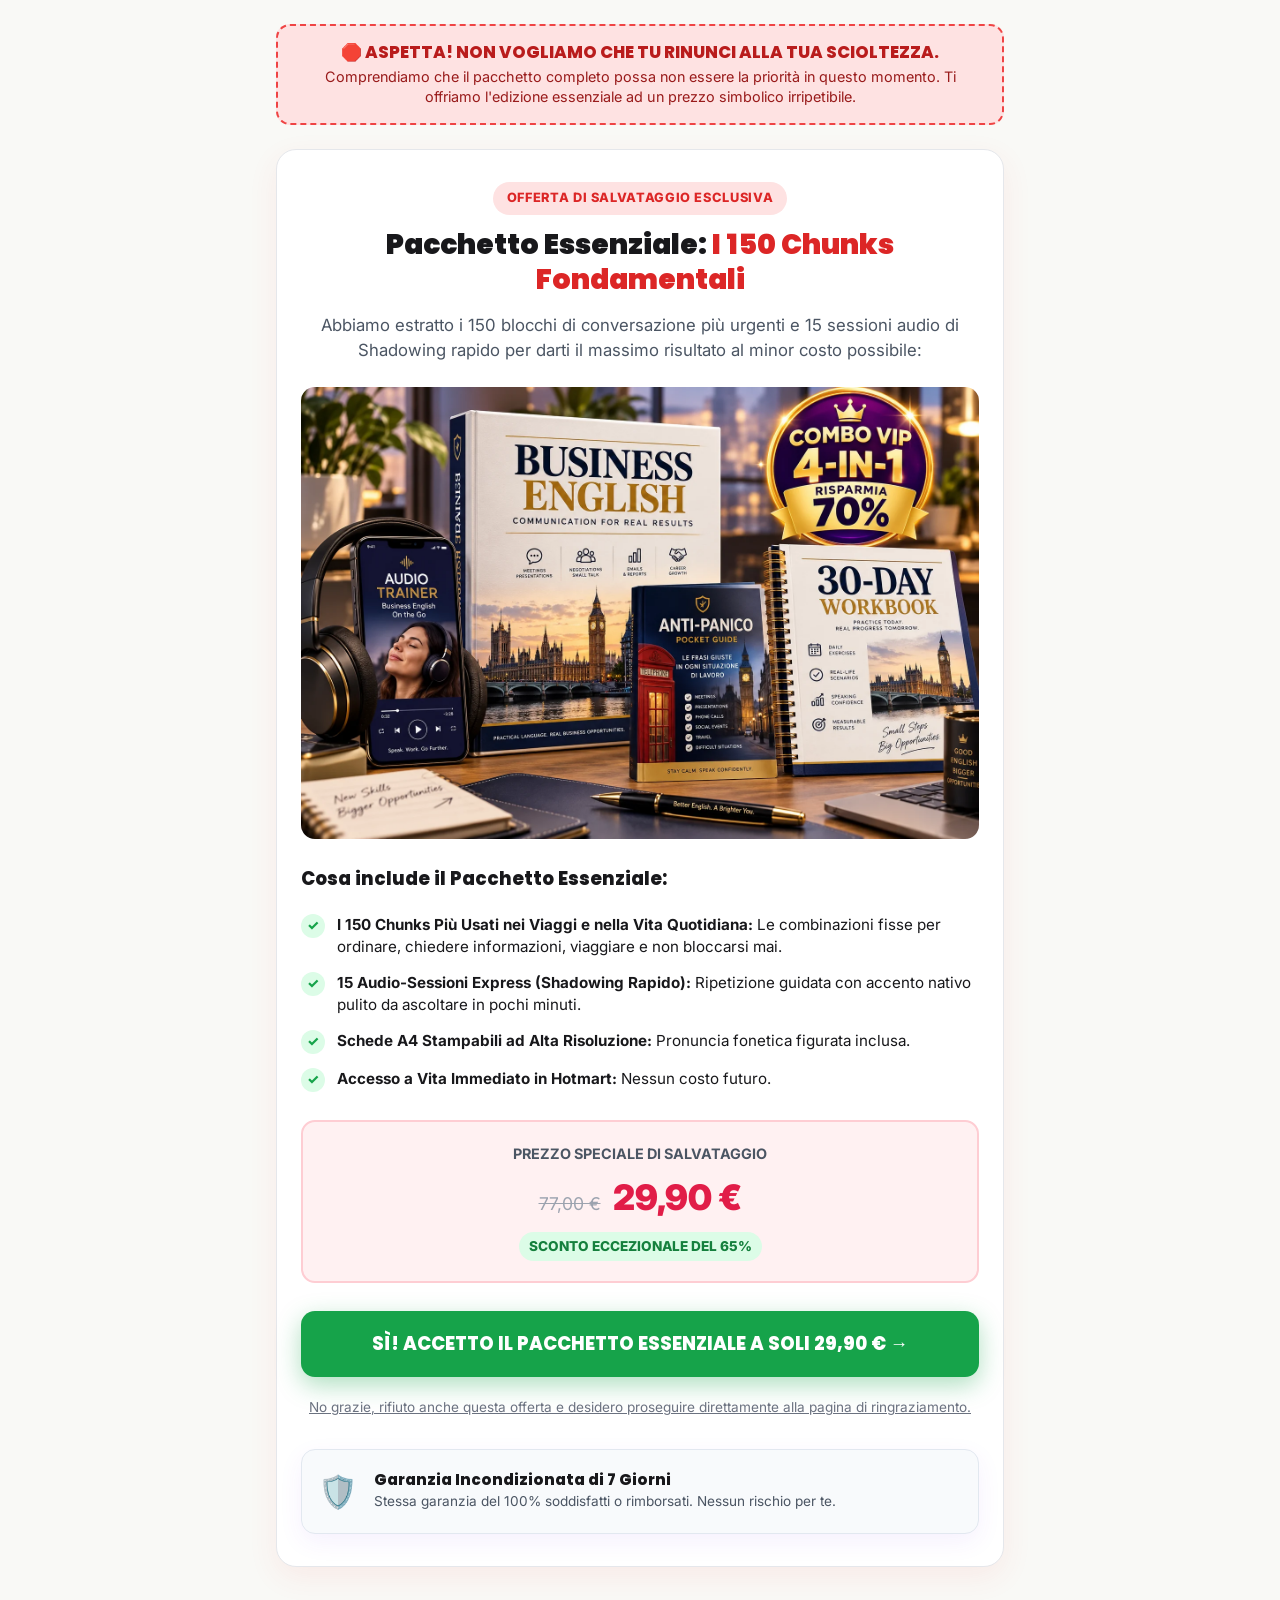
==== dw/index.html @ dafc4ad4 "feat(backend): add canonical OTO pages /up/, /up2/, /dw/ and 3D mockups" ====
<!DOCTYPE html>
<html lang="it">
<head>
  <meta charset="UTF-8">
  <meta name="viewport" content="width=device-width, initial-scale=1.0">
  <title>Offerta Speciale di Salvataggio — Pacchetto Essenziale Chunks | Inglese Visivo PRO</title>
  <link rel="preconnect" href="https://fonts.googleapis.com">
  <link rel="preconnect" href="https://fonts.gstatic.com" crossorigin>
  <link href="https://fonts.googleapis.com/css2?family=Poppins:wght@500;600;700;800;900&family=Inter:wght@400;500;600;700&display=swap" rel="stylesheet">
  <link rel="stylesheet" href="../style.css">
  <style>
    body { background-color: var(--bg-primary); color: var(--text-dark); }
    .oto-wrapper { max-width: 760px; margin: 0 auto; padding: 24px 16px 80px; }
    .status-bar {
      background: #FEE2E2; border: 2px dashed #EF4444; border-radius: var(--radius-md);
      padding: 16px 20px; text-align: center; margin-bottom: 24px;
    }
    .status-bar h3 { color: #B91C1C; font-size: 1.05rem; font-weight: 800; margin-bottom: 4px; }
    .status-bar p { color: #991B1B; font-size: 0.9rem; margin: 0; line-height: 1.4; }
    .oto-card {
      background: var(--bg-card); border-radius: var(--radius-lg); padding: 32px 24px;
      box-shadow: 0 10px 30px rgba(239, 68, 68, 0.08); border: 1px solid var(--border-color);
      margin-bottom: 24px;
    }
    .tag-badge {
      display: inline-block; background: #FEE2E2; color: #DC2626;
      font-weight: 800; font-size: 0.8rem; text-transform: uppercase; letter-spacing: 0.05em;
      padding: 6px 14px; border-radius: var(--radius-full); margin-bottom: 12px;
    }
    .oto-headline {
      font-size: 1.75rem; font-weight: 900; line-height: 1.25; color: var(--text-dark);
      margin-bottom: 16px; text-align: center;
    }
    .oto-headline span { color: #DC2626; }
    .oto-sub {
      font-size: 1.05rem; color: var(--text-muted); line-height: 1.5; margin-bottom: 24px; text-align: center;
    }
    .mockup-container { text-align: center; margin: 24px 0 28px; }
    .mockup-container img { max-width: 100%; height: auto; border-radius: var(--radius-md); }
    .bullets-list { list-style: none; margin: 24px 0; display: flex; flex-direction: column; gap: 14px; }
    .bullets-list li {
      display: flex; align-items: flex-start; gap: 12px; font-size: 0.95rem; color: var(--text-dark); line-height: 1.45;
    }
    .bullet-icon {
      flex-shrink: 0; width: 24px; height: 24px; border-radius: 50%; background: #DCFCE7;
      color: #16A34A; display: flex; align-items: center; justify-content: center; font-weight: 800; font-size: 0.85rem;
    }
    .pricing-box {
      background: #FFF1F2; border: 2px solid #FECDD3;
      border-radius: var(--radius-md); padding: 20px; text-align: center; margin: 28px 0;
    }
    .price-old { font-size: 1.1rem; color: #9CA3AF; text-decoration: line-through; margin-right: 8px; }
    .price-new { font-size: 2.2rem; font-weight: 900; color: #E11D48; }
    .price-badge {
      display: inline-block; background: #DCFCE7; color: #15803D; font-size: 0.85rem; font-weight: 800;
      padding: 4px 10px; border-radius: var(--radius-full); margin-top: 6px;
    }
    .btn-yes {
      display: block; width: 100%; background: var(--cta-green); color: #fff; font-family: var(--font-title);
      font-size: 1.15rem; font-weight: 800; text-align: center; padding: 18px 24px; border-radius: var(--radius-md);
      text-decoration: none; box-shadow: var(--shadow-cta); transition: var(--transition-smooth); cursor: pointer; border: none;
    }
    .btn-yes:hover { background: var(--cta-green-hover); transform: translateY(-2px); }
    .btn-no {
      display: block; text-align: center; color: var(--text-light); font-size: 0.85rem; margin-top: 14px;
      text-decoration: underline; background: none; border: none; cursor: pointer; padding: 6px; width: 100%;
    }
    .btn-no:hover { color: #DC2626; }
    .guarantee-box {
      display: flex; align-items: center; gap: 16px; background: #F8FAFC; border: 1px solid #E2E8F0;
      border-radius: var(--radius-md); padding: 16px; margin-top: 24px;
    }
    .guarantee-badge { font-size: 2rem; flex-shrink: 0; }
    .guarantee-text h5 { font-size: 0.95rem; font-weight: 800; color: var(--text-dark); margin-bottom: 2px; }
    .guarantee-text p { font-size: 0.85rem; color: var(--text-muted); margin: 0; }
  </style>
</head>
<body>

<div class="oto-wrapper">
  <!-- BLOQUE 1: BARRA DE ESTADO & CONFIRMACIÓN -->
  <div class="status-bar">
    <h3>🛑 ASPETTA! NON VOGLIAMO CHE TU RINUNCI ALLA TUA SCIOLTEZZA.</h3>
    <p>Comprendiamo che il pacchetto completo possa non essere la priorità in questo momento. Ti offriamo l'edizione essenziale ad un prezzo simbolico irripetibile.</p>
  </div>

  <div class="oto-card">
    <div style="text-align: center;">
      <span class="tag-badge">OFFERTA DI SALVATAGGIO ESCLUSIVA</span>
    </div>

    <!-- BLOQUE 2 & 3: L'OPPORTUNITÀ ESSENZIALE -->
    <h1 class="oto-headline">Pacchetto Essenziale: <span>I 150 Chunks Fondamentali</span></h1>
    <p class="oto-sub">Abbiamo estratto i 150 blocchi di conversazione più urgenti e 15 sessioni audio di Shadowing rapido per darti il massimo risultato al minor costo possibile:</p>

    <!-- BLOQUE 4: MOCKUP 3D HERO -->
    <div class="mockup-container">
      <picture>
        <source srcset="../img/mockup-downsell.webp" type="image/webp">
        <img src="../img/mockup-downsell.png" alt="Pacchetto Essenziale Chunks di Salvataggio" width="700" height="460" loading="eager">
      </picture>
    </div>

    <!-- BLOQUE 5: DESGLOSE DE CONTENIDO -->
    <h3 style="font-size: 1.15rem; font-weight: 800; color: var(--text-dark); margin-bottom: 8px;">Cosa include il Pacchetto Essenziale:</h3>
    <ul class="bullets-list">
      <li>
        <span class="bullet-icon">✓</span>
        <div><strong>I 150 Chunks Più Usati nei Viaggi e nella Vita Quotidiana:</strong> Le combinazioni fisse per ordinare, chiedere informazioni, viaggiare e non bloccarsi mai.</div>
      </li>
      <li>
        <span class="bullet-icon">✓</span>
        <div><strong>15 Audio-Sessioni Express (Shadowing Rapido):</strong> Ripetizione guidata con accento nativo pulito da ascoltare in pochi minuti.</div>
      </li>
      <li>
        <span class="bullet-icon">✓</span>
        <div><strong>Schede A4 Stampabili ad Alta Risoluzione:</strong> Pronuncia fonetica figurata inclusa.</div>
      </li>
      <li>
        <span class="bullet-icon">✓</span>
        <div><strong>Accesso a Vita Immediato in Hotmart:</strong> Nessun costo futuro.</div>
      </li>
    </ul>

    <!-- BLOQUE 6: LA OCASIÓN ÚNICA Y ANCLA DE PRECIO -->
    <div class="pricing-box">
      <div style="font-size: 0.9rem; font-weight: 700; color: var(--text-muted); text-transform: uppercase; margin-bottom: 4px;">PREZZO SPECIALE DI SALVATAGGIO</div>
      <div>
        <span class="price-old">77,00 €</span>
        <span class="price-new">29,90 €</span>
      </div>
      <div class="price-badge">SCONTO ECCEZIONALE DEL 65%</div>
    </div>

    <!-- BLOQUE 7: BOTONES DE 1-CLIC (WIDGET HOTMART) -->
    <div id="hotmart-downsell-widget">
      <a href="https://pay.hotmart.com" class="btn-yes" id="btn-downsell-yes">
        SÌ! ACCETTO IL PACCHETTO ESSENZIALE A SOLI 29,90 € →
      </a>
      <a href="../grazie/" class="btn-no" id="btn-downsell-no">
        No grazie, rifiuto anche questa offerta e desidero proseguire direttamente alla pagina di ringraziamento.
      </a>
    </div>

    <!-- BLOQUE 8: GARANTÍA 7 DÍAS -->
    <div class="guarantee-box">
      <div class="guarantee-badge">🛡️</div>
      <div class="guarantee-text">
        <h5>Garanzia Incondizionata di 7 Giorni</h5>
        <p>Stessa garanzia del 100% soddisfatti o rimborsati. Nessun rischio per te.</p>
      </div>
    </div>
  </div>
</div>

</body>
</html>
---- style.css ----
@import url('https://fonts.googleapis.com/css2?family=Poppins:wght@400;500;600;700;800;900&family=Inter:wght@400;500;600;700;800&display=swap');

/* ==========================================================================
   CSS VARIABLES & DESIGN SYSTEM (INGLESE VISIVO PRO - BRANDBOOK MORADO)
   ========================================================================== */
:root {
  --font-title: 'Poppins', -apple-system, BlinkMacSystemFont, sans-serif;
  --font-body: 'Inter', -apple-system, BlinkMacSystemFont, sans-serif;

  /* Brand Colors */
  --brand-purple: #7C3AED;
  --brand-purple-dark: #6D28D9;
  --brand-purple-light: #8B5CF6;
  --brand-purple-soft: #EDE9FE;
  --brand-purple-bg: #F5F3FF;

  --bg-primary: #F9F9F6;      /* Off-white cálido */
  --bg-card: #FFFFFF;         /* Contenedores blancos puros */
  --bg-alt: #F3F4F6;          /* Gris muy suave */
  --bg-dark: #0F172A;         /* Slate muy oscuro para contraste técnico */

  --text-dark: #18181B;       /* Carbón oscuro profundo */
  --text-muted: #4B5563;      /* Gris lectura */
  --text-light: #6B7280;      /* Gris sutil */
  --text-white: #FFFFFF;

  --border-color: #E5E7EB;
  --border-purple: rgba(124, 58, 237, 0.2);

  /* Conversion Green */
  --cta-green: #16A34A;
  --cta-green-hover: #15803D;
  --cta-green-shadow: rgba(22, 163, 74, 0.38);

  /* Accents */
  --star-gold: #F59E0B;
  --badge-red: #EF4444;

  /* Shadows */
  --shadow-sm: 0 1px 3px rgba(0, 0, 0, 0.05);
  --shadow-card: 0 8px 24px rgba(124, 58, 237, 0.07);
  --shadow-card-hover: 0 14px 34px rgba(124, 58, 237, 0.12);
  --shadow-cta: 0 8px 25px rgba(22, 163, 74, 0.35);

  /* Radii */
  --radius-sm: 8px;
  --radius-md: 14px;
  --radius-lg: 20px;
  --radius-full: 9999px;

  /* Transitions */
  --transition-smooth: all 0.25s cubic-bezier(0.16, 1, 0.3, 1);
}

/* ==========================================================================
   RESETS & GLOBAL DEFAULTS
   ========================================================================== */
*, *::before, *::after {
  box-sizing: border-box;
  margin: 0;
  padding: 0;
}

html {
  scroll-behavior: smooth;
  font-size: 16px;
  -webkit-font-smoothing: antialiased;
  -moz-osx-font-smoothing: grayscale;
}

body {
  font-family: var(--font-body);
  background-color: var(--bg-primary);
  color: var(--text-dark);
  line-height: 1.6;
  overflow-x: hidden;
}

h1, h2, h3, h4, h5 {
  font-family: var(--font-title);
  color: var(--text-dark);
  line-height: 1.25;
  font-weight: 700;
}

p {
  color: var(--text-muted);
}

a {
  text-decoration: none;
  color: inherit;
}

img {
  max-width: 100%;
  height: auto;
  display: block;
}

/* Layout Container */
.container {
  width: 100%;
  max-width: 1120px;
  margin: 0 auto;
  padding: 0 20px;
}

@media (max-width: 480px) {
  .container {
    padding: 0 16px;
  }
}

.section {
  padding: 80px 0;
  position: relative;
}

@media (max-width: 768px) {
  .section {
    padding: 55px 0;
  }
}

/* Headings Helpers */
.section-header {
  text-align: center;
  max-width: 780px;
  margin: 0 auto 48px;
}

.section-eyebrow {
  display: inline-flex;
  align-items: center;
  gap: 6px;
  background: var(--brand-purple-soft);
  color: var(--brand-purple);
  font-size: 0.82rem;
  font-weight: 800;
  letter-spacing: 0.05em;
  text-transform: uppercase;
  padding: 6px 14px;
  border-radius: var(--radius-full);
  margin-bottom: 14px;
  border: 1px solid var(--border-purple);
}

.section-title {
  font-size: clamp(1.75rem, 4vw, 2.5rem);
  font-weight: 800;
  color: var(--text-dark);
  margin-bottom: 14px;
  letter-spacing: -0.02em;
}

.section-subtitle {
  font-size: clamp(1rem, 2vw, 1.15rem);
  color: var(--text-muted);
  line-height: 1.55;
}

.hl-purple {
  color: var(--brand-purple);
  position: relative;
}

.hl-highlight {
  background: linear-gradient(120deg, rgba(237, 233, 254, 0.8) 0%, rgba(237, 233, 254, 0.3) 100%);
  padding: 2px 6px;
  border-radius: 4px;
}

/* ==========================================================================
   BUTTONS & CTAs
   ========================================================================== */
.btn-cta {
  display: inline-flex;
  align-items: center;
  justify-content: center;
  gap: 10px;
  background: linear-gradient(180deg, #16A34A 0%, #15803D 100%);
  color: #FFFFFF;
  font-family: var(--font-title);
  font-size: clamp(1rem, 2.2vw, 1.15rem);
  font-weight: 800;
  text-transform: uppercase;
  letter-spacing: 0.02em;
  padding: 18px 36px;
  border-radius: var(--radius-md);
  border: 1px solid #166534;
  box-shadow: var(--shadow-cta);
  cursor: pointer;
  transition: var(--transition-smooth);
  text-align: center;
  width: 100%;
  max-width: 480px;
  position: relative;
  overflow: hidden;
}

.btn-cta::after {
  content: '';
  position: absolute;
  top: -50%;
  left: -50%;
  width: 200%;
  height: 200%;
  background: linear-gradient(60deg, transparent, rgba(255, 255, 255, 0.22), transparent);
  transform: rotate(30deg);
  animation: shimmer 4s infinite;
}

@keyframes shimmer {
  0% { transform: translateX(-100%) rotate(30deg); }
  30%, 100% { transform: translateX(100%) rotate(30deg); }
}

.btn-cta:hover {
  transform: translateY(-2px);
  background: linear-gradient(180deg, #15803D 0%, #166534 100%);
  box-shadow: 0 12px 30px rgba(22, 163, 74, 0.45);
}

.btn-cta:active {
  transform: translateY(1px);
}

.cta-microcopy {
  display: flex;
  align-items: center;
  justify-content: center;
  gap: 12px;
  flex-wrap: wrap;
  font-size: 0.85rem;
  color: var(--text-light);
  margin-top: 12px;
  font-weight: 500;
}

.cta-microcopy span {
  display: inline-flex;
  align-items: center;
  gap: 4px;
}

/* ==========================================================================
   1. MARQUEE CONTINUO SUPERIOR
   ========================================================================== */
.top-marquee {
  background: linear-gradient(90deg, #6D28D9 0%, #7C3AED 50%, #8B5CF6 100%);
  color: #FFFFFF;
  font-size: 0.82rem;
  font-weight: 700;
  letter-spacing: 0.03em;
  padding: 10px 0;
  overflow: hidden;
  white-space: nowrap;
  position: relative;
  z-index: 50;
  box-shadow: 0 2px 8px rgba(109, 40, 217, 0.25);
}

.marquee-track {
  display: inline-flex;
  animation: marquee-scroll 32s linear infinite;
}

.marquee-track:hover {
  animation-play-state: paused;
}

.marquee-item {
  display: inline-flex;
  align-items: center;
  padding: 0 32px;
}

.marquee-item .icon {
  margin-right: 8px;
  font-size: 1rem;
}

@keyframes marquee-scroll {
  0% { transform: translateX(0); }
  100% { transform: translateX(-50%); }
}

/* ==========================================================================
   2. HERO SECTION BLINDADO (SIN PRECIO)
   ========================================================================== */
.hero-section {
  padding: 48px 0 60px;
  text-align: center;
  background: radial-gradient(circle at 50% 20%, rgba(237, 233, 254, 0.5) 0%, rgba(249, 249, 246, 0) 70%);
}

.hero-social-proof-badge {
  display: inline-flex;
  align-items: center;
  gap: 10px;
  background: #FFFFFF;
  border: 1px solid var(--border-color);
  padding: 6px 16px;
  border-radius: var(--radius-full);
  box-shadow: var(--shadow-sm);
  margin-bottom: 20px;
}

.hero-social-proof-badge .stars {
  color: var(--star-gold);
  font-size: 0.95rem;
  letter-spacing: 2px;
}

.hero-social-proof-badge .rating-num {
  font-weight: 800;
  color: var(--text-dark);
  font-size: 0.88rem;
}

.hero-social-proof-badge .divider {
  width: 1px;
  height: 14px;
  background: var(--border-color);
}

.hero-social-proof-badge .students-count {
  color: var(--text-muted);
  font-size: 0.85rem;
  font-weight: 600;
}

.hero-title {
  font-size: clamp(1.9rem, 4.5vw, 3rem);
  font-weight: 900;
  letter-spacing: -0.03em;
  color: var(--text-dark);
  max-width: 960px;
  margin: 0 auto 18px;
  line-height: 1.2;
}

.hero-subtitle {
  font-size: clamp(1.05rem, 2.2vw, 1.25rem);
  color: var(--text-muted);
  max-width: 820px;
  margin: 0 auto 34px;
  line-height: 1.55;
  font-weight: 400;
}

.hero-mockup-container {
  max-width: 900px;
  margin: 0 auto 36px;
  position: relative;
  border-radius: var(--radius-lg);
  box-shadow: 0 20px 50px rgba(124, 58, 237, 0.12), 0 4px 16px rgba(0, 0, 0, 0.05);
  background: #FFFFFF;
  padding: 12px;
  border: 1px solid rgba(124, 58, 237, 0.15);
}

.hero-mockup-img {
  width: 100%;
  height: auto;
  border-radius: var(--radius-md);
  display: block;
}

.hero-cta-wrapper {
  display: flex;
  flex-direction: column;
  align-items: center;
  gap: 12px;
  margin-bottom: 24px;
}

.hero-avatar-stack {
  display: flex;
  align-items: center;
  justify-content: center;
  gap: 12px;
  margin-top: 16px;
}

.avatar-group {
  display: flex;
}

.avatar-group img {
  width: 38px;
  height: 38px;
  border-radius: 50%;
  border: 2px solid #FFFFFF;
  margin-left: -10px;
  object-fit: cover;
  box-shadow: var(--shadow-sm);
}

.avatar-group img:first-child {
  margin-left: 0;
}

.avatar-group-text {
  font-size: 0.85rem;
  font-weight: 700;
  color: var(--text-dark);
}

/* ==========================================================================
   3. BARRA DE CONFIANZA Y SELLOS OFICIALES
   ========================================================================== */
.trust-bar-section {
  background: #FFFFFF;
  border-top: 1px solid var(--border-color);
  border-bottom: 1px solid var(--border-color);
  padding: 24px 0;
}

.trust-grid {
  display: flex;
  align-items: center;
  justify-content: space-around;
  flex-wrap: wrap;
  gap: 24px;
}

.trust-item {
  display: flex;
  align-items: center;
  gap: 10px;
  font-size: 0.9rem;
  font-weight: 700;
  color: var(--text-dark);
}

.trust-item-icon {
  width: 32px;
  height: 32px;
  border-radius: 50%;
  background: var(--brand-purple-soft);
  color: var(--brand-purple);
  display: flex;
  align-items: center;
  justify-content: center;
  font-size: 1.1rem;
}

@media (max-width: 640px) {
  .trust-grid {
    display: grid;
    grid-template-columns: repeat(2, 1fr);
    gap: 16px;
  }
}

/* ==========================================================================
   4. ZONA SUPERIOR: CARRUSEL VISUAL DE AVATARES EN ACCIÓN
   ========================================================================== */
.action-gallery-section {
  background: var(--bg-primary);
  padding: 70px 0;
}

.gallery-grid {
  display: grid;
  grid-template-columns: repeat(3, 1fr);
  gap: 24px;
}

@media (max-width: 768px) {
  .gallery-grid {
    grid-template-columns: 1fr;
    gap: 20px;
  }
}

.action-card {
  background: #FFFFFF;
  border-radius: var(--radius-md);
  overflow: hidden;
  border: 1px solid var(--border-color);
  box-shadow: var(--shadow-card);
  transition: var(--transition-smooth);
}

.action-card:hover {
  transform: translateY(-4px);
  box-shadow: var(--shadow-card-hover);
}

.action-card-img {
  width: 100%;
  height: auto;
  aspect-ratio: 1 / 1;
  object-fit: cover;
  border-bottom: 1px solid var(--border-color);
  display: block;
}

.action-card-body {
  padding: 20px;
}

.action-card-tag {
  display: inline-block;
  font-size: 0.75rem;
  font-weight: 800;
  color: var(--brand-purple);
  background: var(--brand-purple-soft);
  padding: 4px 10px;
  border-radius: var(--radius-full);
  margin-bottom: 10px;
  text-transform: uppercase;
}

.action-card-title {
  font-size: 1.05rem;
  font-weight: 700;
  color: var(--text-dark);
  margin-bottom: 6px;
}

.action-card-desc {
  font-size: 0.88rem;
  color: var(--text-muted);
  line-height: 1.5;
}

/* ==========================================================================
   5. EL TRAUMA NACIONAL ITALIANO (IL GRANDE PROBLEMA)
   ========================================================================== */
.problem-section {
  background: #FFFFFF;
  border-top: 1px solid var(--border-color);
  border-bottom: 1px solid var(--border-color);
}

.problem-grid {
  display: grid;
  grid-template-columns: repeat(3, 1fr);
  gap: 24px;
  margin-top: 36px;
}

@media (max-width: 768px) {
  .problem-grid {
    grid-template-columns: 1fr;
  }
}

.problem-card {
  background: #FFF5F5;
  border: 1px solid #FED7D7;
  border-radius: var(--radius-md);
  padding: 28px 24px;
  text-align: left;
  position: relative;
}

.problem-icon {
  font-size: 2.2rem;
  margin-bottom: 14px;
}

.problem-card h3 {
  font-size: 1.2rem;
  color: #9B2C2C;
  margin-bottom: 10px;
}

.problem-card p {
  color: #4A5568;
  font-size: 0.92rem;
  line-height: 1.55;
}

/* ==========================================================================
   6. MECANISMO ÚNICO: IL METODO NEURO-VISIVO ZERO BLOCCO
   ========================================================================== */
.mechanism-section {
  background: linear-gradient(180deg, #FFFFFF 0%, var(--bg-primary) 100%);
}

.mechanism-pillars-grid {
  display: grid;
  grid-template-columns: repeat(3, 1fr);
  gap: 24px;
  margin-top: 40px;
}

@media (max-width: 768px) {
  .mechanism-pillars-grid {
    grid-template-columns: 1fr;
  }
}

.pillar-card {
  background: #FFFFFF;
  border: 1px solid var(--border-color);
  border-radius: var(--radius-md);
  padding: 30px 24px;
  box-shadow: var(--shadow-card);
  border-top: 4px solid var(--brand-purple);
  transition: var(--transition-smooth);
}

.pillar-card:hover {
  transform: translateY(-4px);
  box-shadow: var(--shadow-card-hover);
}

.pillar-num {
  font-family: var(--font-title);
  font-size: 2.5rem;
  font-weight: 900;
  color: var(--brand-purple-soft);
  line-height: 1;
  margin-bottom: 12px;
}

.pillar-card h3 {
  font-size: 1.2rem;
  color: var(--text-dark);
  margin-bottom: 10px;
}

.pillar-card p {
  font-size: 0.92rem;
  color: var(--text-muted);
}

/* ==========================================================================
   7. SELECTOR INTERACTIVO DE NIVELES (A1-A2, B1-B2, BUSINESS)
   ========================================================================== */
.levels-section {
  background: #FFFFFF;
  border-top: 1px solid var(--border-color);
  border-bottom: 1px solid var(--border-color);
}

.levels-tabs-wrapper {
  display: flex;
  justify-content: center;
  gap: 12px;
  margin-bottom: 32px;
  flex-wrap: wrap;
}

.level-tab-btn {
  font-family: var(--font-title);
  font-size: 0.95rem;
  font-weight: 700;
  padding: 12px 24px;
  border-radius: var(--radius-full);
  background: var(--bg-alt);
  color: var(--text-muted);
  border: 1px solid var(--border-color);
  cursor: pointer;
  transition: var(--transition-smooth);
}

.level-tab-btn.active, .level-tab-btn:hover {
  background: var(--brand-purple);
  color: #FFFFFF;
  border-color: var(--brand-purple);
  box-shadow: 0 4px 14px rgba(124, 58, 237, 0.3);
}

.level-content-box {
  background: var(--bg-primary);
  border: 1px solid var(--border-purple);
  border-radius: var(--radius-lg);
  padding: 36px 30px;
  display: none;
  animation: fadeIn 0.3s ease;
}

.level-content-box.active {
  display: block;
}

@keyframes fadeIn {
  from { opacity: 0; transform: translateY(6px); }
  to { opacity: 1; transform: translateY(0); }
}

.level-grid {
  display: grid;
  grid-template-columns: 1.2fr 1fr;
  gap: 32px;
  align-items: center;
}

@media (max-width: 768px) {
  .level-grid {
    grid-template-columns: 1fr;
    gap: 24px;
  }
}

.level-bullets {
  list-style: none;
  display: flex;
  flex-direction: column;
  gap: 14px;
  margin-top: 18px;
}

.level-bullets li {
  display: flex;
  align-items: flex-start;
  gap: 12px;
  font-size: 0.95rem;
  color: var(--text-dark);
}

.level-bullets li .bullet-icon {
  color: var(--cta-green);
  font-weight: 900;
  font-size: 1.1rem;
  line-height: 1.2;
}

/* ==========================================================================
   8. CARRUSEL CONTINUO "GUARDA COME SONO FATTE DENTRO"
   ========================================================================== */
.showcase-section {
  background: var(--bg-dark);
  color: #FFFFFF;
  overflow: hidden;
  padding: 80px 0;
}

.showcase-section .section-title {
  color: #FFFFFF;
}

.showcase-section .section-subtitle {
  color: #94A3B8;
}

.carousel-container {
  width: 100%;
  overflow: hidden;
  margin: 40px 0 30px;
  position: relative;
}

.carousel-container::before, .carousel-container::after {
  content: '';
  position: absolute;
  top: 0;
  width: 100px;
  height: 100%;
  z-index: 10;
  pointer-events: none;
}

.carousel-container::before {
  left: 0;
  background: linear-gradient(90deg, var(--bg-dark) 0%, transparent 100%);
}

.carousel-container::after {
  right: 0;
  background: linear-gradient(-90deg, var(--bg-dark) 0%, transparent 100%);
}

.carousel-track-continuous {
  display: flex;
  gap: 20px;
  width: max-content;
  animation: continuous-scroll 35s linear infinite;
}

.carousel-track-continuous:hover {
  animation-play-state: paused;
}

@keyframes continuous-scroll {
  0% { transform: translateX(0); }
  100% { transform: translateX(-50%); }
}

.sheet-slide-card {
  width: 360px;
  background: #FFFFFF;
  border-radius: var(--radius-md);
  padding: 14px;
  box-shadow: 0 10px 30px rgba(0, 0, 0, 0.35);
  cursor: pointer;
  transition: transform 0.25s ease;
  flex-shrink: 0;
}

.sheet-slide-card:hover {
  transform: translateY(-4px) scale(1.02);
}

.sheet-slide-img {
  width: 100%;
  height: auto;
  aspect-ratio: 1536 / 1024;
  object-fit: contain;
  display: block;
  border-radius: var(--radius-sm);
  border: 1px solid #E2E8F0;
  background: #FAF9F6;
}

.sheet-slide-title {
  font-size: 0.88rem;
  font-weight: 700;
  color: var(--text-dark);
  margin-top: 10px;
  text-align: center;
}

/* ==========================================================================
   9. LOS 5 MÓDULOS DEL KIT
   ========================================================================== */
.modules-section {
  background: var(--bg-primary);
}

.modules-list {
  display: flex;
  flex-direction: column;
  gap: 20px;
  max-width: 900px;
  margin: 0 auto;
}

.module-card {
  background: #FFFFFF;
  border: 1px solid var(--border-color);
  border-radius: var(--radius-md);
  padding: 24px 28px;
  box-shadow: var(--shadow-sm);
  display: grid;
  grid-template-columns: 80px 1fr auto;
  align-items: center;
  gap: 24px;
  transition: var(--transition-smooth);
}

.module-card:hover {
  border-color: var(--brand-purple);
  box-shadow: var(--shadow-card);
}

@media (max-width: 640px) {
  .module-card {
    grid-template-columns: 1fr;
    text-align: left;
    gap: 16px;
  }
}

.module-badge-box {
  background: var(--brand-purple-soft);
  color: var(--brand-purple);
  border-radius: var(--radius-md);
  height: 70px;
  display: flex;
  flex-direction: column;
  align-items: center;
  justify-content: center;
  font-family: var(--font-title);
  font-weight: 800;
}

.module-badge-box .mod-num {
  font-size: 1.4rem;
  line-height: 1;
}

.module-badge-box .mod-lbl {
  font-size: 0.65rem;
  text-transform: uppercase;
  letter-spacing: 0.05em;
}

.module-info h3 {
  font-size: 1.2rem;
  color: var(--text-dark);
  margin-bottom: 6px;
}

.module-info p {
  font-size: 0.92rem;
  color: var(--text-muted);
}

.module-meta-tag {
  background: var(--bg-alt);
  color: var(--brand-purple-dark);
  font-size: 0.8rem;
  font-weight: 700;
  padding: 6px 14px;
  border-radius: var(--radius-full);
  white-space: nowrap;
}

/* ==========================================================================
   10. A CHI È ADATTO (E A CHI NON È ADATTO)
   ========================================================================== */
.fit-section {
  background: #FFFFFF;
  border-top: 1px solid var(--border-color);
  border-bottom: 1px solid var(--border-color);
}

.fit-grid {
  display: grid;
  grid-template-columns: 1fr 1fr;
  gap: 32px;
}

@media (max-width: 768px) {
  .fit-grid {
    grid-template-columns: 1fr;
  }
}

.fit-box {
  border-radius: var(--radius-lg);
  padding: 36px 30px;
}

.fit-box.fit-yes {
  background: #F0FDF4;
  border: 1px solid #BBF7D0;
}

.fit-box.fit-no {
  background: #FEF2F2;
  border: 1px solid #FECACA;
}

.fit-box h3 {
  font-size: 1.3rem;
  margin-bottom: 20px;
  display: flex;
  align-items: center;
  gap: 10px;
}

.fit-box.fit-yes h3 { color: #166534; }
.fit-box.fit-no h3 { color: #991B1B; }

.fit-list {
  list-style: none;
  display: flex;
  flex-direction: column;
  gap: 14px;
}

.fit-list li {
  display: flex;
  align-items: flex-start;
  gap: 12px;
  font-size: 0.95rem;
}

.fit-box.fit-yes li { color: #14532D; }
.fit-box.fit-no li { color: #7F1D1D; }

/* ==========================================================================
   11. I 5 BONUS ESCLUSIVI INCLUSI GRATUITAMENTE
   ========================================================================== */
.bonuses-section {
  background: var(--bg-primary);
}

.bonuses-grid {
  display: grid;
  grid-template-columns: repeat(auto-fit, minmax(320px, 1fr));
  gap: 24px;
}

.bonus-card {
  background: #FFFFFF;
  border-radius: var(--radius-md);
  border: 1px solid var(--border-color);
  padding: 24px 20px;
  box-shadow: var(--shadow-sm);
  position: relative;
  transition: var(--transition-smooth);
  display: flex;
  flex-direction: column;
}

.bonus-image-wrapper {
  width: 100%;
  margin-bottom: 16px;
  border-radius: var(--radius-sm);
  overflow: hidden;
  background: #0b0f19;
  box-shadow: 0 4px 14px rgba(0, 0, 0, 0.12);
}

.bonus-image-wrapper img {
  width: 100%;
  height: auto;
  display: block;
  transition: transform 0.3s ease;
}

.bonus-card:hover .bonus-image-wrapper img {
  transform: scale(1.03);
}

.bonus-card:hover {
  transform: translateY(-3px);
  border-color: var(--brand-purple);
  box-shadow: var(--shadow-card);
}

.bonus-badge {
  display: inline-block;
  background: var(--brand-purple);
  color: #FFFFFF;
  font-size: 0.75rem;
  font-weight: 800;
  text-transform: uppercase;
  letter-spacing: 0.05em;
  padding: 4px 10px;
  border-radius: var(--radius-full);
  margin-bottom: 12px;
}

.bonus-card h3 {
  font-size: 1.15rem;
  margin-bottom: 8px;
}

.bonus-card p {
  font-size: 0.9rem;
  color: var(--text-muted);
  line-height: 1.5;
}

.bonus-value-strike {
  margin-top: 14px;
  font-size: 0.85rem;
  font-weight: 700;
  color: var(--cta-green);
}

.bonus-value-strike s {
  color: var(--text-light);
  margin-right: 6px;
}

/* ==========================================================================
   12. COME SI RICEVE E COME SI USA (3 PASSI)
   ========================================================================== */
.steps-section {
  background: #FFFFFF;
  border-top: 1px solid var(--border-color);
  border-bottom: 1px solid var(--border-color);
}

.steps-grid {
  display: grid;
  grid-template-columns: repeat(3, 1fr);
  gap: 28px;
  margin-top: 36px;
}

@media (max-width: 768px) {
  .steps-grid {
    grid-template-columns: 1fr;
    gap: 24px;
  }
}

.step-card {
  text-align: center;
  padding: 30px 20px;
  border-radius: var(--radius-md);
  background: var(--bg-primary);
  border: 1px solid var(--border-color);
}

.step-num-circle {
  width: 56px;
  height: 56px;
  border-radius: 50%;
  background: var(--brand-purple);
  color: #FFFFFF;
  font-family: var(--font-title);
  font-size: 1.5rem;
  font-weight: 800;
  display: flex;
  align-items: center;
  justify-content: center;
  margin: 0 auto 18px;
  box-shadow: 0 4px 14px rgba(124, 58, 237, 0.3);
}

.step-card h3 {
  font-size: 1.15rem;
  margin-bottom: 10px;
}

.step-card p {
  font-size: 0.9rem;
  color: var(--text-muted);
}

/* ==========================================================================
   13. ZONA INFERIOR 1: WHATSAPP TESTIMONIALS HIPERREALISTAS
   ========================================================================== */
.whatsapp-section {
  background: #EFEAE2; /* Fondo clásico papel WhatsApp */
  background-image: radial-gradient(#D6CEBE 1px, transparent 1px);
  background-size: 20px 20px;
  padding: 80px 0;
}

.whatsapp-phones-container {
  display: flex;
  gap: 28px;
  justify-content: center;
  align-items: stretch;
  flex-wrap: wrap;
  max-width: 1160px;
  margin: 36px auto 0;
}

.whatsapp-phone-card {
  flex: 0 1 340px;
  max-width: 360px;
  border-radius: 24px;
  overflow: hidden;
  box-shadow: 0 18px 45px rgba(0, 0, 0, 0.25);
  border: 3px solid #202c33;
  background: #0b141a;
  transition: transform 0.25s ease, box-shadow 0.25s ease;
}

.whatsapp-phone-card:hover {
  transform: translateY(-5px);
  box-shadow: 0 24px 55px rgba(0, 0, 0, 0.35);
}

.whatsapp-phone-card picture,
.whatsapp-phone-card img {
  width: 100%;
  height: auto;
  display: block;
}
}

/* ==========================================================================
   14. ZONA INFERIOR 2: AMAZON REVIEWS VERIFICADAS
   ========================================================================== */
.amazon-reviews-section {
  background: #FFFFFF;
  border-top: 1px solid var(--border-color);
  border-bottom: 1px solid var(--border-color);
}

.amazon-reviews-grid {
  display: grid;
  grid-template-columns: repeat(2, 1fr);
  gap: 28px;
}

@media (max-width: 768px) {
  .amazon-reviews-grid {
    grid-template-columns: 1fr;
  }
}

.amazon-review-card {
  background: #FFFFFF;
  border: 1px solid var(--border-color);
  border-radius: var(--radius-md);
  padding: 26px 24px;
  box-shadow: var(--shadow-sm);
  display: flex;
  flex-direction: column;
  gap: 12px;
}

.reviewer-profile {
  display: flex;
  align-items: center;
  gap: 14px;
}

.reviewer-avatar {
  width: 52px;
  height: 52px;
  border-radius: 50%;
  object-fit: cover;
  border: 2px solid var(--brand-purple-soft);
}

.reviewer-details h4 {
  font-size: 1rem;
  color: var(--text-dark);
}

.reviewer-details .city {
  font-size: 0.8rem;
  color: var(--text-light);
}

.review-stars-badge {
  display: flex;
  align-items: center;
  gap: 10px;
}

.review-stars-badge .stars {
  color: var(--star-gold);
  letter-spacing: 1px;
  font-size: 0.95rem;
}

.verified-badge {
  color: #C45500;
  font-weight: 700;
  font-size: 0.8rem;
}

.review-title {
  font-size: 1.05rem;
  font-weight: 700;
  color: var(--text-dark);
  line-height: 1.35;
}

.review-body {
  font-size: 0.92rem;
  color: var(--text-muted);
  line-height: 1.55;
}

/* ==========================================================================
   15. TABLA COMPARATIVA: METODO TRADIZIONALE VS INGLESE VISIVO PRO
   ========================================================================== */
.comparison-section {
  background: var(--bg-primary);
}

.comparison-table-wrapper {
  max-width: 900px;
  margin: 0 auto;
  background: #FFFFFF;
  border-radius: var(--radius-lg);
  border: 1px solid var(--border-color);
  box-shadow: var(--shadow-card);
  overflow: hidden;
}

.comparison-table {
  width: 100%;
  border-collapse: collapse;
}

.comparison-table th, .comparison-table td {
  padding: 18px 24px;
  text-align: left;
  border-bottom: 1px solid var(--border-color);
}

.comparison-table th {
  background: #F8FAFC;
  font-family: var(--font-title);
  font-size: 1rem;
  color: var(--text-dark);
}

.comparison-table th.th-highlight {
  background: var(--brand-purple-soft);
  color: var(--brand-purple-dark);
  font-weight: 800;
}

.comparison-table tr:last-child td {
  border-bottom: none;
}

.comparison-table td.col-pro {
  background: #FAF8FF;
  font-weight: 600;
  color: var(--brand-purple-dark);
}

@media (max-width: 640px) {
  .comparison-table th, .comparison-table td {
    padding: 12px 14px;
    font-size: 0.85rem;
  }
}

/* ==========================================================================
   16. CAJETILLA DE PRECIOS FRONT-END (#prezzi)
   ========================================================================== */
.pricing-section {
  background: radial-gradient(circle at 50% 30%, rgba(237, 233, 254, 0.6) 0%, rgba(249, 249, 246, 0.2) 70%);
  padding: 85px 0;
}

.pricing-cards-grid {
  display: grid;
  grid-template-columns: 1fr 1.2fr;
  gap: 32px;
  max-width: 960px;
  margin: 0 auto;
  align-items: center;
}

@media (max-width: 820px) {
  .pricing-cards-grid {
    grid-template-columns: 1fr;
    gap: 32px;
  }
}

.pricing-card {
  background: #FFFFFF;
  border-radius: var(--radius-lg);
  border: 1px solid var(--border-color);
  padding: 36px 30px;
  box-shadow: var(--shadow-card);
  position: relative;
  display: flex;
  flex-direction: column;
}

.pricing-card.premium-featured {
  border: 2px solid var(--brand-purple);
  box-shadow: 0 16px 45px rgba(124, 58, 237, 0.16);
  transform: scale(1.03);
}

@media (max-width: 820px) {
  .pricing-card.premium-featured {
    transform: none;
  }
}

.pricing-featured-ribbon {
  position: absolute;
  top: -14px;
  left: 50%;
  transform: translateX(-50%);
  background: linear-gradient(90deg, #7C3AED, #8B5CF6);
  color: #FFFFFF;
  font-family: var(--font-title);
  font-size: 0.8rem;
  font-weight: 800;
  letter-spacing: 0.05em;
  padding: 6px 18px;
  border-radius: var(--radius-full);
  box-shadow: 0 4px 12px rgba(124, 58, 237, 0.35);
  white-space: nowrap;
}

.pricing-card-header {
  text-align: center;
  border-bottom: 1px solid var(--border-color);
  padding-bottom: 24px;
  margin-bottom: 24px;
}

.plan-title {
  font-size: 1.45rem;
  font-weight: 800;
  margin-bottom: 8px;
}

.plan-desc {
  font-size: 0.88rem;
  color: var(--text-muted);
}

.plan-pricing-box {
  margin-top: 16px;
}

.price-anchor-strike {
  font-size: 1.1rem;
  color: var(--text-light);
}

.price-main-tag {
  font-family: var(--font-title);
  font-size: 2.8rem;
  font-weight: 900;
  color: var(--text-dark);
  line-height: 1.1;
  display: flex;
  align-items: baseline;
  justify-content: center;
  gap: 4px;
}

.price-main-tag .currency {
  font-size: 1.6rem;
}

.price-sub-note {
  font-size: 0.82rem;
  color: var(--text-light);
  font-weight: 600;
  margin-top: 4px;
}

.plan-features-list {
  list-style: none;
  display: flex;
  flex-direction: column;
  gap: 12px;
  margin-bottom: 30px;
}

.plan-features-list li {
  display: flex;
  align-items: flex-start;
  gap: 10px;
  font-size: 0.92rem;
  color: var(--text-dark);
}

.plan-features-list li .check-icon {
  color: var(--cta-green);
  font-weight: 900;
  font-size: 1.1rem;
}

.pricing-mockup-thumb {
  width: 100%;
  max-width: 320px;
  margin: 0 auto 20px;
  border-radius: var(--radius-md);
}

/* ==========================================================================
   17. ORDER BUMPS EN CHECKOUT
   ========================================================================== */
.bumps-showcase-section {
  background: #FFFFFF;
  border-top: 1px solid var(--border-color);
  border-bottom: 1px solid var(--border-color);
}

.bumps-grid {
  display: grid;
  grid-template-columns: repeat(2, 1fr);
  gap: 24px;
  max-width: 960px;
  margin: 0 auto 36px;
}

@media (max-width: 768px) {
  .bumps-grid {
    grid-template-columns: 1fr;
  }
}

.bump-card-box {
  background: var(--bg-primary);
  border: 1px solid var(--border-color);
  border-radius: var(--radius-md);
  padding: 22px;
  display: flex;
  gap: 16px;
  align-items: center;
}

.bump-thumb {
  width: 90px;
  height: 90px;
  object-fit: contain;
  background: #FFFFFF;
  border-radius: var(--radius-sm);
  flex-shrink: 0;
  border: 1px solid var(--border-color);
}

.bump-body h4 {
  font-size: 1rem;
  margin-bottom: 4px;
}

.bump-body p {
  font-size: 0.82rem;
  color: var(--text-muted);
  line-height: 1.4;
}

.bump-price-badge {
  font-size: 0.85rem;
  font-weight: 800;
  color: var(--brand-purple);
  margin-top: 6px;
  display: inline-block;
}

.bump-combo-box {
  background: linear-gradient(135deg, #FAF5FF 0%, #EDE9FE 100%);
  border: 2px dashed var(--brand-purple);
  border-radius: var(--radius-lg);
  padding: 30px;
  max-width: 960px;
  margin: 0 auto;
  display: flex;
  align-items: center;
  gap: 24px;
}

@media (max-width: 640px) {
  .bump-combo-box {
    flex-direction: column;
    text-align: center;
  }
}

.bump-combo-img {
  width: 140px;
  border-radius: var(--radius-md);
  box-shadow: var(--shadow-sm);
}

/* ==========================================================================
   18. GARANTÍA ESTRICTA DE 7 DÍAS FOTORREALISTA
   ========================================================================== */
.guarantee-section {
  background: var(--bg-primary);
  padding: 80px 0;
}

.guarantee-box {
  background: #FFFFFF;
  border: 1px solid var(--border-purple);
  border-radius: var(--radius-lg);
  padding: 44px 36px;
  max-width: 860px;
  margin: 0 auto;
  box-shadow: var(--shadow-card);
  display: flex;
  align-items: center;
  gap: 36px;
}

@media (max-width: 640px) {
  .guarantee-box {
    flex-direction: column;
    text-align: center;
    padding: 30px 20px;
  }
}

.guarantee-seal-img {
  width: 180px;
  height: 180px;
  object-fit: contain;
  flex-shrink: 0;
}

.guarantee-content h2 {
  font-size: clamp(1.4rem, 3vw, 1.85rem);
  color: var(--text-dark);
  margin-bottom: 12px;
}

.guarantee-content p {
  font-size: 0.95rem;
  color: var(--text-muted);
  line-height: 1.6;
}

/* ==========================================================================
   19. CHI C'È DIETRO (IL TEAM PEDAGOGICO)
   ========================================================================== */
.about-section {
  background: #FFFFFF;
  border-top: 1px solid var(--border-color);
  border-bottom: 1px solid var(--border-color);
}

.about-card {
  max-width: 820px;
  margin: 0 auto;
  text-align: center;
  background: var(--bg-primary);
  border-radius: var(--radius-lg);
  padding: 40px 32px;
  border: 1px solid var(--border-color);
}

.about-card h3 {
  font-size: 1.4rem;
  margin-bottom: 14px;
}

.about-card p {
  font-size: 0.96rem;
  color: var(--text-muted);
  line-height: 1.65;
}

/* ==========================================================================
   20. FAQ ACCORDION INTERATTIVO
   ========================================================================== */
.faq-section {
  background: var(--bg-primary);
}

.faq-list {
  max-width: 820px;
  margin: 0 auto;
  display: flex;
  flex-direction: column;
  gap: 14px;
}

.faq-item {
  background: #FFFFFF;
  border: 1px solid var(--border-color);
  border-radius: var(--radius-md);
  overflow: hidden;
  transition: var(--transition-smooth);
}

.faq-item.active {
  border-color: var(--brand-purple);
  box-shadow: var(--shadow-sm);
}

.faq-question {
  width: 100%;
  padding: 20px 24px;
  background: none;
  border: none;
  text-align: left;
  display: flex;
  justify-content: space-between;
  align-items: center;
  font-family: var(--font-title);
  font-size: 1.05rem;
  font-weight: 700;
  color: var(--text-dark);
  cursor: pointer;
}

.faq-icon {
  font-size: 1.3rem;
  color: var(--brand-purple);
  transition: transform 0.25s ease;
}

.faq-item.active .faq-icon {
  transform: rotate(45deg);
}

.faq-answer {
  max-height: 0;
  overflow: hidden;
  transition: max-height 0.3s ease-out;
  padding: 0 24px;
  background: #FFFFFF;
}

.faq-item.active .faq-answer {
  padding-bottom: 20px;
}

.faq-answer p {
  font-size: 0.94rem;
  color: var(--text-muted);
  line-height: 1.6;
}

/* ==========================================================================
   21. FINAL HERO CTA SECTION
   ========================================================================== */
.final-cta-section {
  background: linear-gradient(180deg, #18181B 0%, #0F172A 100%);
  color: #FFFFFF;
  text-align: center;
  padding: 90px 0;
}

.final-cta-section .section-title {
  color: #FFFFFF;
}

.final-cta-section .section-subtitle {
  color: #CBD5E1;
}

/* ==========================================================================
   22. FOOTER LEGAL INSTITUCIONAL
   ========================================================================== */
.footer-section {
  background: #090D16;
  color: #94A3B8;
  padding: 45px 0 35px;
  font-size: 0.82rem;
  border-top: 1px solid rgba(255, 255, 255, 0.08);
}

.footer-content {
  display: flex;
  flex-direction: column;
  align-items: center;
  text-align: center;
  gap: 16px;
}

.footer-links {
  display: flex;
  gap: 20px;
  flex-wrap: wrap;
  justify-content: center;
}

.footer-links a:hover {
  color: #FFFFFF;
  text-decoration: underline;
}

.footer-disclaimer {
  max-width: 780px;
  color: #64748B;
  font-size: 0.75rem;
  line-height: 1.5;
}

/* ==========================================================================
   LIVE PURCHASE TOAST (BOTTOM-LEFT)
   ========================================================================== */
.live-toast {
  position: fixed;
  bottom: 24px;
  left: 24px;
  background: #FFFFFF;
  border: 1px solid var(--border-color);
  border-radius: var(--radius-md);
  padding: 12px 18px;
  box-shadow: 0 10px 30px rgba(0, 0, 0, 0.12);
  display: flex;
  align-items: center;
  gap: 14px;
  z-index: 998;
  transform: translateY(150%);
  transition: transform 0.4s cubic-bezier(0.16, 1, 0.3, 1);
  max-width: 340px;
}

.live-toast.visible {
  transform: translateY(0);
}

@media (max-width: 768px) {
  .live-toast {
    bottom: 80px; /* Offset para no tapar el sticky CTA */
    left: 16px;
    right: 16px;
    max-width: none;
  }
}


.toast-bag-icon {
  width: 44px;
  height: 44px;
  min-width: 44px;
  border-radius: 50%;
  background: var(--brand-purple-soft, #EDE9FE);
  color: var(--brand-purple, #7C3AED);
  display: flex;
  align-items: center;
  justify-content: center;
  box-shadow: 0 2px 8px rgba(124, 58, 237, 0.15);
}

.toast-bag-icon svg {
  stroke: var(--brand-purple, #7C3AED);
}

.toast-avatar-img {
  width: 44px;
  height: 44px;
  border-radius: 50%;
  object-fit: cover;
  border: 2px solid var(--brand-purple-soft);
}

.toast-body {
  display: flex;
  flex-direction: column;
}

.toast-buyer-name {
  font-size: 0.88rem;
  font-weight: 800;
  color: var(--text-dark);
}

.toast-item-desc {
  font-size: 0.78rem;
  color: var(--text-muted);
}

.toast-meta {
  display: flex;
  align-items: center;
  gap: 8px;
  font-size: 0.72rem;
  color: var(--text-light);
  margin-top: 2px;
}

.toast-verified {
  color: var(--cta-green);
  font-weight: 700;
}

/* ==========================================================================
   STICKY BOTTOM BAR CTA (SIN PRECIO)
   ========================================================================== */
.sticky-bottom-bar {
  position: fixed;
  bottom: 0;
  left: 0;
  width: 100%;
  background: rgba(24, 24, 27, 0.95);
  backdrop-filter: blur(12px);
  border-top: 1px solid rgba(255, 255, 255, 0.12);
  padding: 12px 20px;
  z-index: 999;
  transform: translateY(100%);
  transition: transform 0.35s cubic-bezier(0.16, 1, 0.3, 1);
}

.sticky-bottom-bar.visible {
  transform: translateY(0);
}

.sticky-content {
  max-width: 960px;
  margin: 0 auto;
  display: flex;
  align-items: center;
  justify-content: space-between;
  gap: 16px;
}

.sticky-text {
  display: flex;
  flex-direction: column;
}

.sticky-title {
  color: #FFFFFF;
  font-family: var(--font-title);
  font-size: 0.92rem;
  font-weight: 800;
}

.sticky-sub {
  color: #94A3B8;
  font-size: 0.78rem;
}

.sticky-cta-btn {
  background: linear-gradient(180deg, #16A34A 0%, #15803D 100%);
  color: #FFFFFF;
  font-family: var(--font-title);
  font-weight: 800;
  font-size: 0.92rem;
  padding: 10px 24px;
  border-radius: var(--radius-sm);
  white-space: nowrap;
  box-shadow: 0 4px 14px rgba(22, 163, 74, 0.4);
  transition: var(--transition-smooth);
}

.sticky-cta-btn:hover {
  background: #15803D;
  transform: translateY(-1px);
}

@media (max-width: 480px) {
  .sticky-content {
    flex-direction: row;
    align-items: center;
  }
  .sticky-sub {
    display: none;
  }
  .sticky-cta-btn {
    padding: 10px 16px;
    font-size: 0.85rem;
  }
}

/* ==========================================================================
   IMAGE LIGHTBOX MODAL (ZOOM EN LÁMINAS)
   ========================================================================== */
.lightbox-modal {
  display: none;
  position: fixed;
  top: 0;
  left: 0;
  width: 100%;
  height: 100%;
  background: rgba(0, 0, 0, 0.88);
  backdrop-filter: blur(8px);
  z-index: 10000;
  align-items: center;
  justify-content: center;
  padding: 20px;
}

.lightbox-modal.active {
  display: flex;
}

.lightbox-content-wrapper {
  position: relative;
  max-width: 900px;
  width: 100%;
  text-align: center;
}

.lightbox-img {
  max-width: 100%;
  max-height: 85vh;
  border-radius: var(--radius-md);
  box-shadow: 0 20px 60px rgba(0, 0, 0, 0.8);
  margin: 0 auto;
}

.lightbox-close-btn {
  position: absolute;
  top: -45px;
  right: 0;
  background: none;
  border: none;
  color: #FFFFFF;
  font-size: 2.2rem;
  cursor: pointer;
  line-height: 1;
}

.lightbox-caption {
  color: #FFFFFF;
  font-family: var(--font-title);
  font-size: 1.1rem;
  font-weight: 700;
  margin-top: 14px;
}


/* ==========================================================================
   HORIZONTAL EDITORIAL CAROUSEL (3:2 LANDSCAPE FORMAT)
   ========================================================================== */
.carousel-track-continuous {
  display: flex;
  gap: 28px;
  width: max-content;
  animation: continuous-scroll 45s linear infinite;
  padding: 10px 0;
}

.carousel-track-continuous:hover {
  animation-play-state: paused;
}

.sheet-slide-card {
  width: 460px;
  max-width: 88vw;
  background: #FFFFFF;
  border-radius: 16px;
  padding: 12px 12px 16px 12px;
  box-shadow: 0 16px 38px rgba(0, 0, 0, 0.45);
  cursor: pointer;
  transition: transform 0.25s ease, box-shadow 0.25s ease;
  flex-shrink: 0;
  display: flex;
  flex-direction: column;
}

.sheet-slide-card:hover {
  transform: translateY(-6px) scale(1.02);
  box-shadow: 0 22px 50px rgba(124, 58, 237, 0.4);
}

.sheet-slide-img {
  width: 100%;
  height: auto;
  aspect-ratio: 1536 / 1024;
  object-fit: contain;
  display: block;
  border-radius: 10px;
  border: 1px solid #E2E8F0;
  background: #FFFFFF;
}

.sheet-slide-title {
  font-size: 0.95rem;
  font-weight: 800;
  color: #1E293B;
  margin-top: 12px;
  text-align: center;
  letter-spacing: -0.01em;
}


/* ==========================================================================
   PREMIUM CARD VIP: FONDO MORADO VIBRANTE DE ULTRA CONVERSIÓN
   ========================================================================== */
.pricing-card.premium-featured {
  background: linear-gradient(155deg, #2D0B5A 0%, #4C1D95 40%, #3B0764 100%);
  border: 3px solid #8B5CF6;
  border-radius: 24px;
  box-shadow: 0 25px 60px rgba(124, 58, 237, 0.45), 0 0 0 1px rgba(167, 139, 250, 0.35);
  position: relative;
  overflow: visible;
  color: #FFFFFF;
  transform: scale(1.03);
  z-index: 2;
}

.pricing-featured-ribbon {
  position: absolute;
  top: -16px;
  left: 50%;
  transform: translateX(-50%);
  background: linear-gradient(90deg, #F59E0B 0%, #EF4444 100%);
  color: #FFFFFF;
  font-size: 0.82rem;
  font-weight: 900;
  padding: 6px 18px;
  border-radius: 50px;
  letter-spacing: 0.04em;
  box-shadow: 0 6px 18px rgba(245, 158, 11, 0.5);
  white-space: nowrap;
}

.plan-title-vip {
  color: #FFFFFF !important;
  font-size: 1.55rem;
  font-weight: 900;
  margin-top: 8px;
  text-shadow: 0 2px 10px rgba(0, 0, 0, 0.4);
}

.plan-desc-vip {
  color: #DDD6FE !important;
  font-size: 0.95rem;
  line-height: 1.45;
}

.discount-badge-vip {
  color: #4ADE80;
  background: rgba(74, 222, 128, 0.18);
  border: 1px solid rgba(74, 222, 128, 0.4);
  font-size: 0.82rem;
  font-weight: 800;
  padding: 3px 8px;
  border-radius: 6px;
  margin-left: 6px;
}

.price-main-tag-vip {
  color: #FFFFFF !important;
  font-size: 3.4rem;
  font-weight: 900;
  line-height: 1;
  margin: 10px 0 6px;
  text-shadow: 0 0 25px rgba(167, 139, 250, 0.45);
}

.price-main-tag-vip .cents {
  font-size: 1.8rem;
  font-weight: 700;
  opacity: 0.9;
}

.price-sub-note-vip {
  color: #E9D5FF !important;
  font-size: 0.85rem;
  font-weight: 600;
}

.premium-mockup-wrapper {
  background: rgba(255, 255, 255, 0.05);
  border: 1px solid rgba(255, 255, 255, 0.12);
  border-radius: 16px;
  padding: 10px;
  margin: 16px 0;
}

.plan-features-list-vip {
  list-style: none;
  padding: 0;
  margin: 20px 0;
  display: flex;
  flex-direction: column;
  gap: 12px;
  text-align: left;
}

.plan-features-list-vip li {
  display: flex;
  align-items: flex-start;
  gap: 10px;
  color: #F5F3FF;
  font-size: 0.93rem;
  line-height: 1.45;
}

.check-icon-vip {
  color: #4ADE80;
  font-weight: 900;
  font-size: 1.15rem;
  line-height: 1.1;
  flex-shrink: 0;
}

.btn-cta-vip {
  background: linear-gradient(135deg, #16A34A 0%, #15803D 100%) !important;
  box-shadow: 0 10px 28px rgba(22, 163, 74, 0.5) !important;
  font-size: 1.15rem !important;
  padding: 18px 24px !important;
}

.btn-cta-vip:hover {
  transform: translateY(-3px) scale(1.02) !important;
  box-shadow: 0 14px 35px rgba(22, 163, 74, 0.65) !important;
}

.cta-microcopy-vip span {
  color: #DDD6FE !important;
}



/* ==========================================================================
   CANONICAL HORIZONTAL EDITORIAL CAROUSEL (3:2 LANDSCAPE)
   ========================================================================== */
.carousel-container {
  width: 100%;
  overflow: hidden;
  margin: 32px 0 24px;
  position: relative;
}

.carousel-track-continuous {
  display: flex !important;
  gap: 24px !important;
  width: max-content !important;
  animation: continuous-scroll 42s linear infinite !important;
  padding: 10px 0 !important;
}

.carousel-track-continuous:hover {
  animation-play-state: paused !important;
}

.sheet-slide-card {
  width: 440px !important;
  max-width: 86vw !important;
  background: #FFFFFF !important;
  border-radius: 16px !important;
  padding: 12px 12px 14px 12px !important;
  box-shadow: 0 16px 36px rgba(0, 0, 0, 0.45) !important;
  cursor: pointer !important;
  transition: transform 0.25s ease, box-shadow 0.25s ease !important;
  flex-shrink: 0 !important;
  display: flex !important;
  flex-direction: column !important;
}

.sheet-slide-card:hover {
  transform: translateY(-6px) scale(1.02) !important;
  box-shadow: 0 22px 50px rgba(124, 58, 237, 0.45) !important;
}

.sheet-slide-img {
  width: 100% !important;
  height: auto !important;
  aspect-ratio: 1536 / 1024 !important;
  object-fit: contain !important;
  display: block !important;
  border-radius: 10px !important;
  border: 1px solid #E2E8F0 !important;
  background: #FFFFFF !important;
}

.sheet-slide-title {
  font-size: 0.95rem !important;
  font-weight: 800 !important;
  color: #1E293B !important;
  margin-top: 10px !important;
  text-align: center !important;
  letter-spacing: -0.01em !important;
}

/* ==========================================================================
   BASIC PLAN BUTTON: MUTED OPAQUE GREY
   ========================================================================== */
.btn-basic-muted {
  background: #475569 !important;
  color: #F8FAFC !important;
  border: 1px solid #64748B !important;
  box-shadow: 0 4px 14px rgba(71, 85, 105, 0.25) !important;
  font-size: 0.95rem !important;
  font-weight: 700 !important;
  padding: 14px 20px !important;
  border-radius: 12px !important;
  display: block !important;
  transition: background 0.2s ease, transform 0.2s ease !important;
}

.btn-basic-muted:hover {
  background: #334155 !important;
  color: #FFFFFF !important;
  transform: translateY(-2px) !important;
  box-shadow: 0 6px 18px rgba(71, 85, 105, 0.35) !important;
}

/* ==========================================================================
   UPSELL MODAL STYLES (SINGLE SCREEN MOBILE FIT - NO SCROLL)
   ========================================================================== */
.upsell-modal {
  display: none;
  position: fixed;
  top: 0;
  left: 0;
  width: 100%;
  height: 100%;
  z-index: 10001;
  align-items: center;
  justify-content: center;
  padding: 12px;
}

.upsell-modal.active {
  display: flex !important;
}

.upsell-modal-backdrop {
  position: absolute;
  top: 0;
  left: 0;
  width: 100%;
  height: 100%;
  background: rgba(15, 23, 42, 0.88);
  backdrop-filter: blur(8px);
}

.upsell-modal-card {
  position: relative;
  background: linear-gradient(155deg, #1E1B4B 0%, #2E1065 50%, #0F172A 100%);
  border: 2px solid #8B5CF6;
  border-radius: 20px;
  padding: 18px 16px 14px;
  max-width: 430px;
  width: 100%;
  max-height: 94vh;
  box-shadow: 0 25px 60px rgba(0, 0, 0, 0.75), 0 0 35px rgba(139, 92, 246, 0.35);
  color: #FFFFFF;
  text-align: center;
  display: flex;
  flex-direction: column;
  justify-content: space-between;
  box-sizing: border-box;
  overflow: hidden;
  z-index: 2;
}

.upsell-modal-close {
  position: absolute;
  top: 8px;
  right: 12px;
  background: none;
  border: none;
  color: #94A3B8;
  font-size: 1.8rem;
  line-height: 1;
  cursor: pointer;
  transition: color 0.2s;
  padding: 4px 8px;
}

.upsell-modal-close:hover {
  color: #FFFFFF;
}

.upsell-badge {
  display: inline-block;
  background: linear-gradient(90deg, #F59E0B, #EF4444);
  color: #FFFFFF;
  font-size: 0.72rem;
  font-weight: 900;
  padding: 4px 12px;
  border-radius: 30px;
  letter-spacing: 0.04em;
  margin: 0 auto 6px;
  text-transform: uppercase;
}

.upsell-title {
  font-family: var(--font-title, sans-serif);
  font-size: 1.1rem;
  font-weight: 800;
  line-height: 1.25;
  color: #FFFFFF;
  margin: 0 0 10px;
}

.upsell-title .hl-red {
  color: #F87171;
}

.upsell-title .text-green {
  color: #4ADE80;
  text-shadow: 0 0 10px rgba(74, 222, 128, 0.4);
}

.upsell-compare-grid {
  display: grid;
  grid-template-columns: 1fr 1.15fr;
  gap: 8px;
  margin-bottom: 12px;
  text-align: left;
}

.upsell-compare-col {
  border-radius: 12px;
  padding: 10px 8px;
  box-sizing: border-box;
}

.col-basic {
  background: rgba(255, 255, 255, 0.05);
  border: 1px solid rgba(255, 255, 255, 0.12);
}

.col-premium {
  background: linear-gradient(145deg, rgba(124, 58, 237, 0.32), rgba(76, 29, 149, 0.45));
  border: 1.5px solid #A855F7;
  box-shadow: 0 6px 18px rgba(124, 58, 237, 0.3);
  position: relative;
}

.compare-tag {
  position: absolute;
  top: -8px;
  right: 6px;
  background: #F59E0B;
  color: #1E1B4B;
  font-size: 0.6rem;
  font-weight: 900;
  padding: 2px 6px;
  border-radius: 6px;
  letter-spacing: 0.02em;
}

.compare-head {
  font-size: 0.7rem;
  font-weight: 800;
  letter-spacing: 0.04em;
  text-transform: uppercase;
  margin-bottom: 2px;
}

.col-basic .compare-head { color: #94A3B8; }
.col-premium .compare-head { color: #E9D5FF; }

.compare-price {
  font-size: 1.25rem;
  font-weight: 900;
  line-height: 1;
  margin-bottom: 6px;
}

.col-basic .compare-price { color: #CBD5E1; }
.col-premium .compare-price { color: #4ADE80; text-shadow: 0 0 10px rgba(74, 222, 128, 0.4); }

.compare-list {
  list-style: none;
  padding: 0;
  margin: 0;
  font-size: 0.72rem;
  line-height: 1.35;
  display: flex;
  flex-direction: column;
  gap: 4px;
}

.col-basic .compare-list li { color: #94A3B8; }
.col-premium .compare-list li { color: #F5F3FF; }

.upsell-actions {
  display: flex;
  flex-direction: column;
  gap: 6px;
}

.btn-cta-vip-modal {
  background: linear-gradient(135deg, #16A34A 0%, #15803D 100%) !important;
  color: #FFFFFF !important;
  font-size: 0.96rem !important;
  font-weight: 900 !important;
  padding: 13px 14px !important;
  border-radius: 12px !important;
  box-shadow: 0 8px 22px rgba(22, 163, 74, 0.5) !important;
  text-align: center;
  display: block;
  text-decoration: none;
  border: none;
  letter-spacing: -0.01em;
}

.btn-cta-vip-modal:hover {
  transform: translateY(-2px);
  box-shadow: 0 12px 28px rgba(22, 163, 74, 0.65) !important;
}

.btn-basic-skip {
  color: #94A3B8;
  font-size: 0.78rem;
  text-decoration: underline;
  padding: 4px;
  display: inline-block;
  transition: color 0.2s;
}

.btn-basic-skip:hover {
  color: #E2E8F0;
}

/* ==========================================================================
   2-CARD CENTERED WHATSAPP TESTIMONIALS (LIGHT MODE)
   ========================================================================== */
.whatsapp-phones-container {
  display: flex !important;
  gap: 32px !important;
  justify-content: center !important;
  align-items: flex-start !important;
  flex-wrap: wrap !important;
  max-width: 820px !important;
  margin: 36px auto 0 !important;
}

.whatsapp-phone-card {
  flex: 0 1 350px !important;
  max-width: 370px !important;
  width: 100% !important;
  border-radius: 32px !important;
  overflow: hidden !important;
  box-shadow: 0 20px 48px rgba(0, 0, 0, 0.16) !important;
  border: 5px solid #1E293B !important;
  background: #FFFFFF !important;
  transition: transform 0.25s ease, box-shadow 0.25s ease !important;
}

.whatsapp-phone-card:hover {
  transform: translateY(-6px) !important;
  box-shadow: 0 26px 58px rgba(0, 0, 0, 0.24) !important;
}

.whatsapp-phone-card picture,
.whatsapp-phone-card img {
  width: 100% !important;
  height: auto !important;
  display: block !important;
}
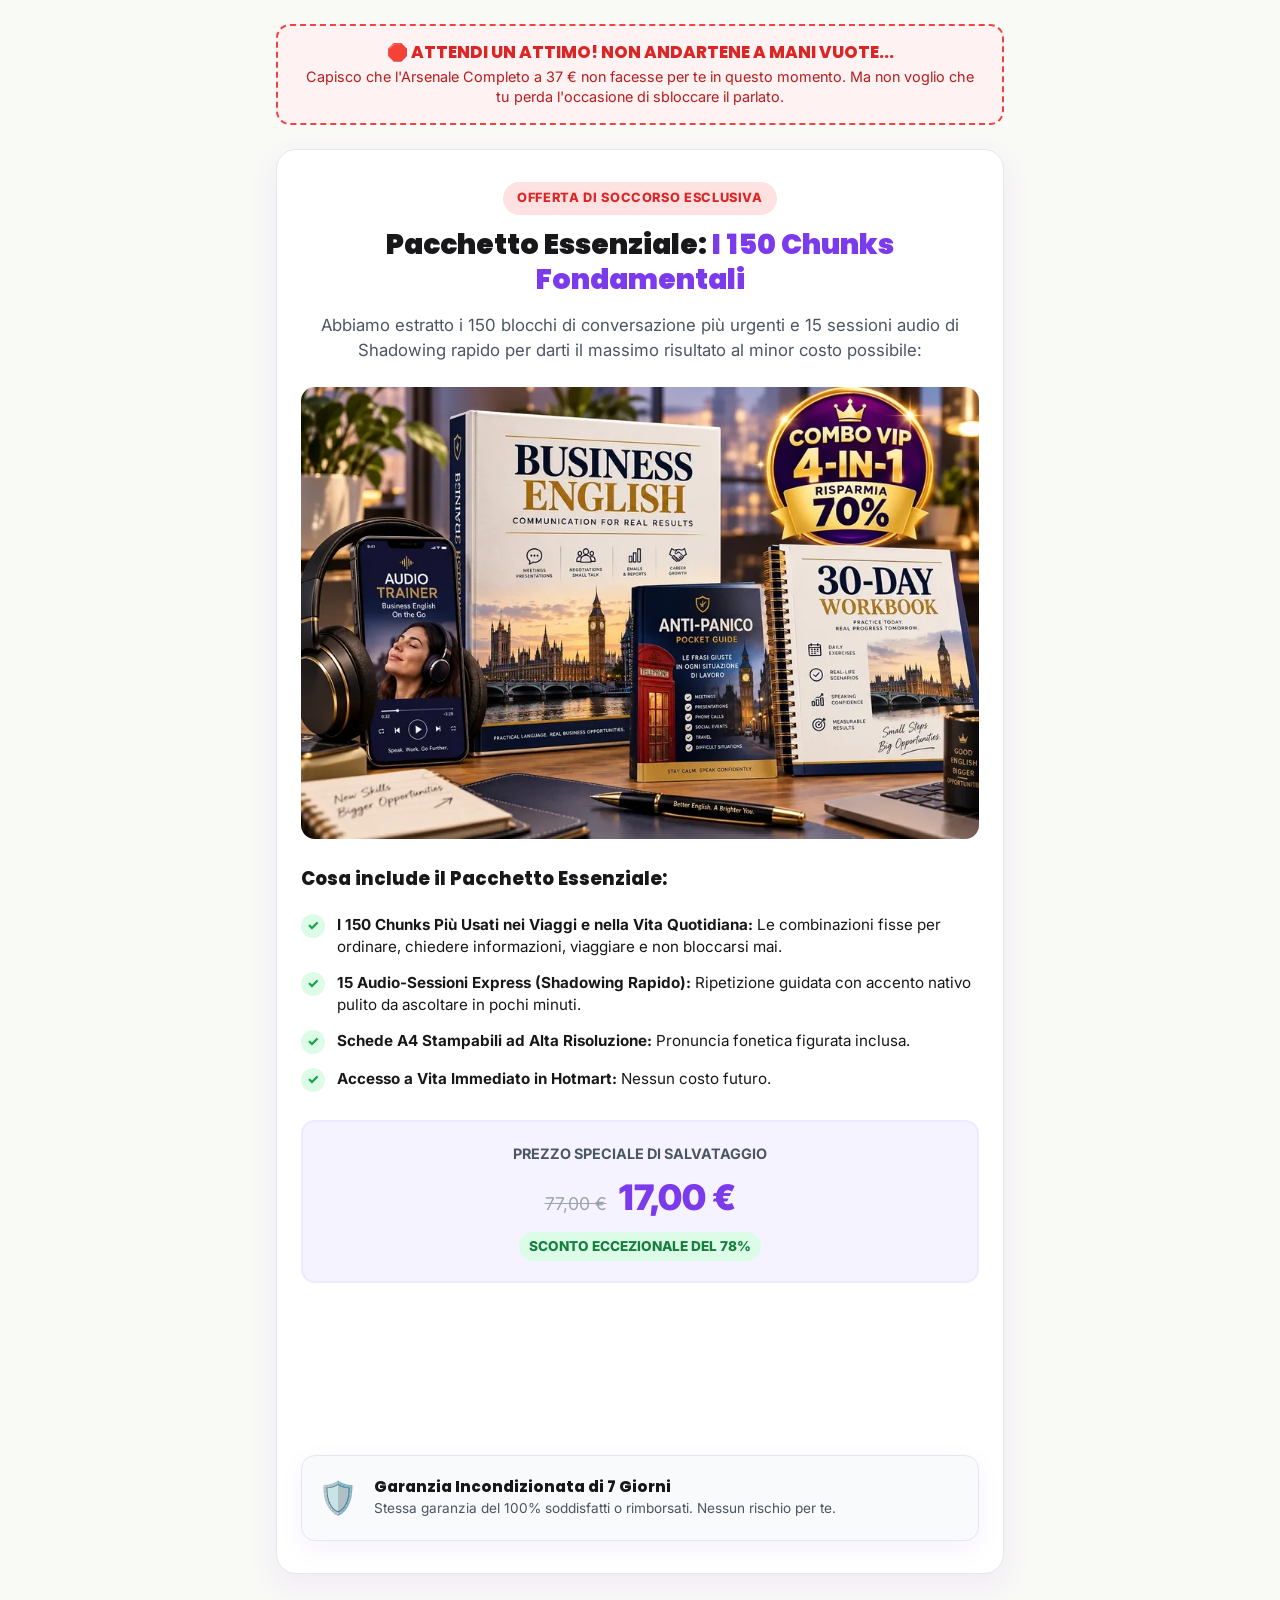
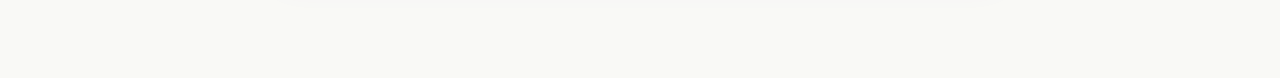
==== commit d75ff96f: "feat: integrate Hotmart Sales Funnel widget in UP, UP2, DW and UTMify pure tracking in all pages wit" ====
--- a/dw/index.html
+++ b/dw/index.html
@@ -1,25 +1,53 @@
 <!DOCTYPE html>
 <html lang="it">
 <head>
+  <!-- UTMIFY Pure Tracking (Via Canonica 1 - CERO Meta Pixel directo en Web) -->
+  <script
+    src="https://cdn.utmify.com.br/scripts/utms/latest.js"
+    data-utmify-prevent-subids=""
+    async
+    defer
+  ></script>
+  <script>
+    window.pixelId = "6ae3f61fe1d93bfc2d9a3083";
+    var a = document.createElement("script");
+    a.setAttribute("async", "");
+    a.setAttribute("defer", "");
+    a.setAttribute("src", "https://cdn.utmify.com.br/scripts/pixel/pixel.js");
+    document.head.appendChild(a);
+  </script>
+
   <meta charset="UTF-8">
   <meta name="viewport" content="width=device-width, initial-scale=1.0">
-  <title>Offerta Speciale di Salvataggio — Pacchetto Essenziale Chunks | Inglese Visivo PRO</title>
+  <title>Offerta di Salvataggio Esclusiva — Pacchetto Essenziale Chunks | Inglese Visivo PRO</title>
+  <meta name="robots" content="noindex, nofollow">
+
+  <!-- Preconnect and DNS Prefetch for Max Loading Speed -->
+  <link rel="preconnect" href="https://checkout.hotmart.com" crossorigin>
+  <link rel="dns-prefetch" href="https://checkout.hotmart.com">
+  <link rel="preconnect" href="https://cdn.utmify.com.br" crossorigin>
+  <link rel="dns-prefetch" href="https://cdn.utmify.com.br">
   <link rel="preconnect" href="https://fonts.googleapis.com">
   <link rel="preconnect" href="https://fonts.gstatic.com" crossorigin>
+
+  <!-- Preload Critical Mockup WebP -->
+  <link rel="preload" href="../img/mockup-downsell.webp" as="image" type="image/webp" fetchpriority="high">
+
+  <!-- Fonts & Stylesheet -->
   <link href="https://fonts.googleapis.com/css2?family=Poppins:wght@500;600;700;800;900&family=Inter:wght@400;500;600;700&display=swap" rel="stylesheet">
   <link rel="stylesheet" href="../style.css">
   <style>
     body { background-color: var(--bg-primary); color: var(--text-dark); }
     .oto-wrapper { max-width: 760px; margin: 0 auto; padding: 24px 16px 80px; }
     .status-bar {
-      background: #FEE2E2; border: 2px dashed #EF4444; border-radius: var(--radius-md);
+      background: #FEF2F2; border: 2px dashed #EF4444; border-radius: var(--radius-md);
       padding: 16px 20px; text-align: center; margin-bottom: 24px;
     }
-    .status-bar h3 { color: #B91C1C; font-size: 1.05rem; font-weight: 800; margin-bottom: 4px; }
-    .status-bar p { color: #991B1B; font-size: 0.9rem; margin: 0; line-height: 1.4; }
+    .status-bar h3 { color: #DC2626; font-size: 1.05rem; font-weight: 800; margin-bottom: 4px; }
+    .status-bar p { color: #B91C1C; font-size: 0.9rem; margin: 0; line-height: 1.4; }
     .oto-card {
       background: var(--bg-card); border-radius: var(--radius-lg); padding: 32px 24px;
-      box-shadow: 0 10px 30px rgba(239, 68, 68, 0.08); border: 1px solid var(--border-color);
+      box-shadow: 0 10px 30px rgba(124, 58, 237, 0.08); border: 1px solid var(--border-color);
       margin-bottom: 24px;
     }
     .tag-badge {
@@ -31,7 +59,7 @@
       font-size: 1.75rem; font-weight: 900; line-height: 1.25; color: var(--text-dark);
       margin-bottom: 16px; text-align: center;
     }
-    .oto-headline span { color: #DC2626; }
+    .oto-headline span { color: var(--brand-purple); }
     .oto-sub {
       font-size: 1.05rem; color: var(--text-muted); line-height: 1.5; margin-bottom: 24px; text-align: center;
     }
@@ -46,26 +74,20 @@
       color: #16A34A; display: flex; align-items: center; justify-content: center; font-weight: 800; font-size: 0.85rem;
     }
     .pricing-box {
-      background: #FFF1F2; border: 2px solid #FECDD3;
+      background: var(--brand-purple-bg); border: 2px solid var(--brand-purple-soft);
       border-radius: var(--radius-md); padding: 20px; text-align: center; margin: 28px 0;
     }
     .price-old { font-size: 1.1rem; color: #9CA3AF; text-decoration: line-through; margin-right: 8px; }
-    .price-new { font-size: 2.2rem; font-weight: 900; color: #E11D48; }
+    .price-new { font-size: 2.2rem; font-weight: 900; color: var(--brand-purple); }
     .price-badge {
       display: inline-block; background: #DCFCE7; color: #15803D; font-size: 0.85rem; font-weight: 800;
       padding: 4px 10px; border-radius: var(--radius-full); margin-top: 6px;
     }
-    .btn-yes {
-      display: block; width: 100%; background: var(--cta-green); color: #fff; font-family: var(--font-title);
-      font-size: 1.15rem; font-weight: 800; text-align: center; padding: 18px 24px; border-radius: var(--radius-md);
-      text-decoration: none; box-shadow: var(--shadow-cta); transition: var(--transition-smooth); cursor: pointer; border: none;
+    #hotmart-sales-funnel {
+      min-height: 120px;
+      margin: 20px auto;
+      text-align: center;
     }
-    .btn-yes:hover { background: var(--cta-green-hover); transform: translateY(-2px); }
-    .btn-no {
-      display: block; text-align: center; color: var(--text-light); font-size: 0.85rem; margin-top: 14px;
-      text-decoration: underline; background: none; border: none; cursor: pointer; padding: 6px; width: 100%;
-    }
-    .btn-no:hover { color: #DC2626; }
     .guarantee-box {
       display: flex; align-items: center; gap: 16px; background: #F8FAFC; border: 1px solid #E2E8F0;
       border-radius: var(--radius-md); padding: 16px; margin-top: 24px;
@@ -80,13 +102,13 @@
 <div class="oto-wrapper">
   <!-- BLOQUE 1: BARRA DE ESTADO & CONFIRMACIÓN -->
   <div class="status-bar">
-    <h3>🛑 ASPETTA! NON VOGLIAMO CHE TU RINUNCI ALLA TUA SCIOLTEZZA.</h3>
-    <p>Comprendiamo che il pacchetto completo possa non essere la priorità in questo momento. Ti offriamo l'edizione essenziale ad un prezzo simbolico irripetibile.</p>
+    <h3>🛑 ATTENDI UN ATTIMO! NON ANDARTENE A MANI VUOTE...</h3>
+    <p>Capisco che l'Arsenale Completo a 37 € non facesse per te in questo momento. Ma non voglio che tu perda l'occasione di sbloccare il parlato.</p>
   </div>
 
   <div class="oto-card">
     <div style="text-align: center;">
-      <span class="tag-badge">OFFERTA DI SALVATAGGIO ESCLUSIVA</span>
+      <span class="tag-badge">OFFERTA DI SOCCORSO ESCLUSIVA</span>
     </div>
 
     <!-- BLOQUE 2 & 3: L'OPPORTUNITÀ ESSENZIALE -->
@@ -95,10 +117,7 @@
 
     <!-- BLOQUE 4: MOCKUP 3D HERO -->
     <div class="mockup-container">
-      <picture>
-        <source srcset="../img/mockup-downsell.webp" type="image/webp">
-        <img src="../img/mockup-downsell.png" alt="Pacchetto Essenziale Chunks di Salvataggio" width="700" height="460" loading="eager">
-      </picture>
+      <img src="../img/mockup-downsell.webp" alt="Pacchetto Essenziale Chunks di Salvataggio" width="700" height="460" loading="eager" fetchpriority="high">
     </div>
 
     <!-- BLOQUE 5: DESGLOSE DE CONTENIDO -->
@@ -127,19 +146,22 @@
       <div style="font-size: 0.9rem; font-weight: 700; color: var(--text-muted); text-transform: uppercase; margin-bottom: 4px;">PREZZO SPECIALE DI SALVATAGGIO</div>
       <div>
         <span class="price-old">77,00 €</span>
-        <span class="price-new">29,90 €</span>
+        <span class="price-new">17,00 €</span>
       </div>
-      <div class="price-badge">SCONTO ECCEZIONALE DEL 65%</div>
+      <div class="price-badge">SCONTO ECCEZIONALE DEL 78%</div>
     </div>
 
-    <!-- BLOQUE 7: BOTONES DE 1-CLIC (WIDGET HOTMART) -->
+    <!-- BLOQUE 7: BOTONES 1-CLIC (HOTMART SALES FUNNEL WIDGET) -->
     <div id="hotmart-downsell-widget">
-      <a href="https://pay.hotmart.com" class="btn-yes" id="btn-downsell-yes">
-        SÌ! ACCETTO IL PACCHETTO ESSENZIALE A SOLI 29,90 € →
-      </a>
-      <a href="../grazie/" class="btn-no" id="btn-downsell-no">
-        No grazie, rifiuto anche questa offerta e desidero proseguire direttamente alla pagina di ringraziamento.
-      </a>
+      <!-- HOTMART - Sales Funnel Widget -->
+      <!--- sales funnel container --->
+      <div id="hotmart-sales-funnel"></div>
+      <!--- script load and setup --->
+      <script src="https://checkout.hotmart.com/lib/hotmart-checkout-elements.js"></script>
+      <script>
+      checkoutElements.init('salesFunnel').mount('#hotmart-sales-funnel')
+      </script>
+      <!-- HOTMART - Sales Funnel Widget -->
     </div>
 
     <!-- BLOQUE 8: GARANTÍA 7 DÍAS -->
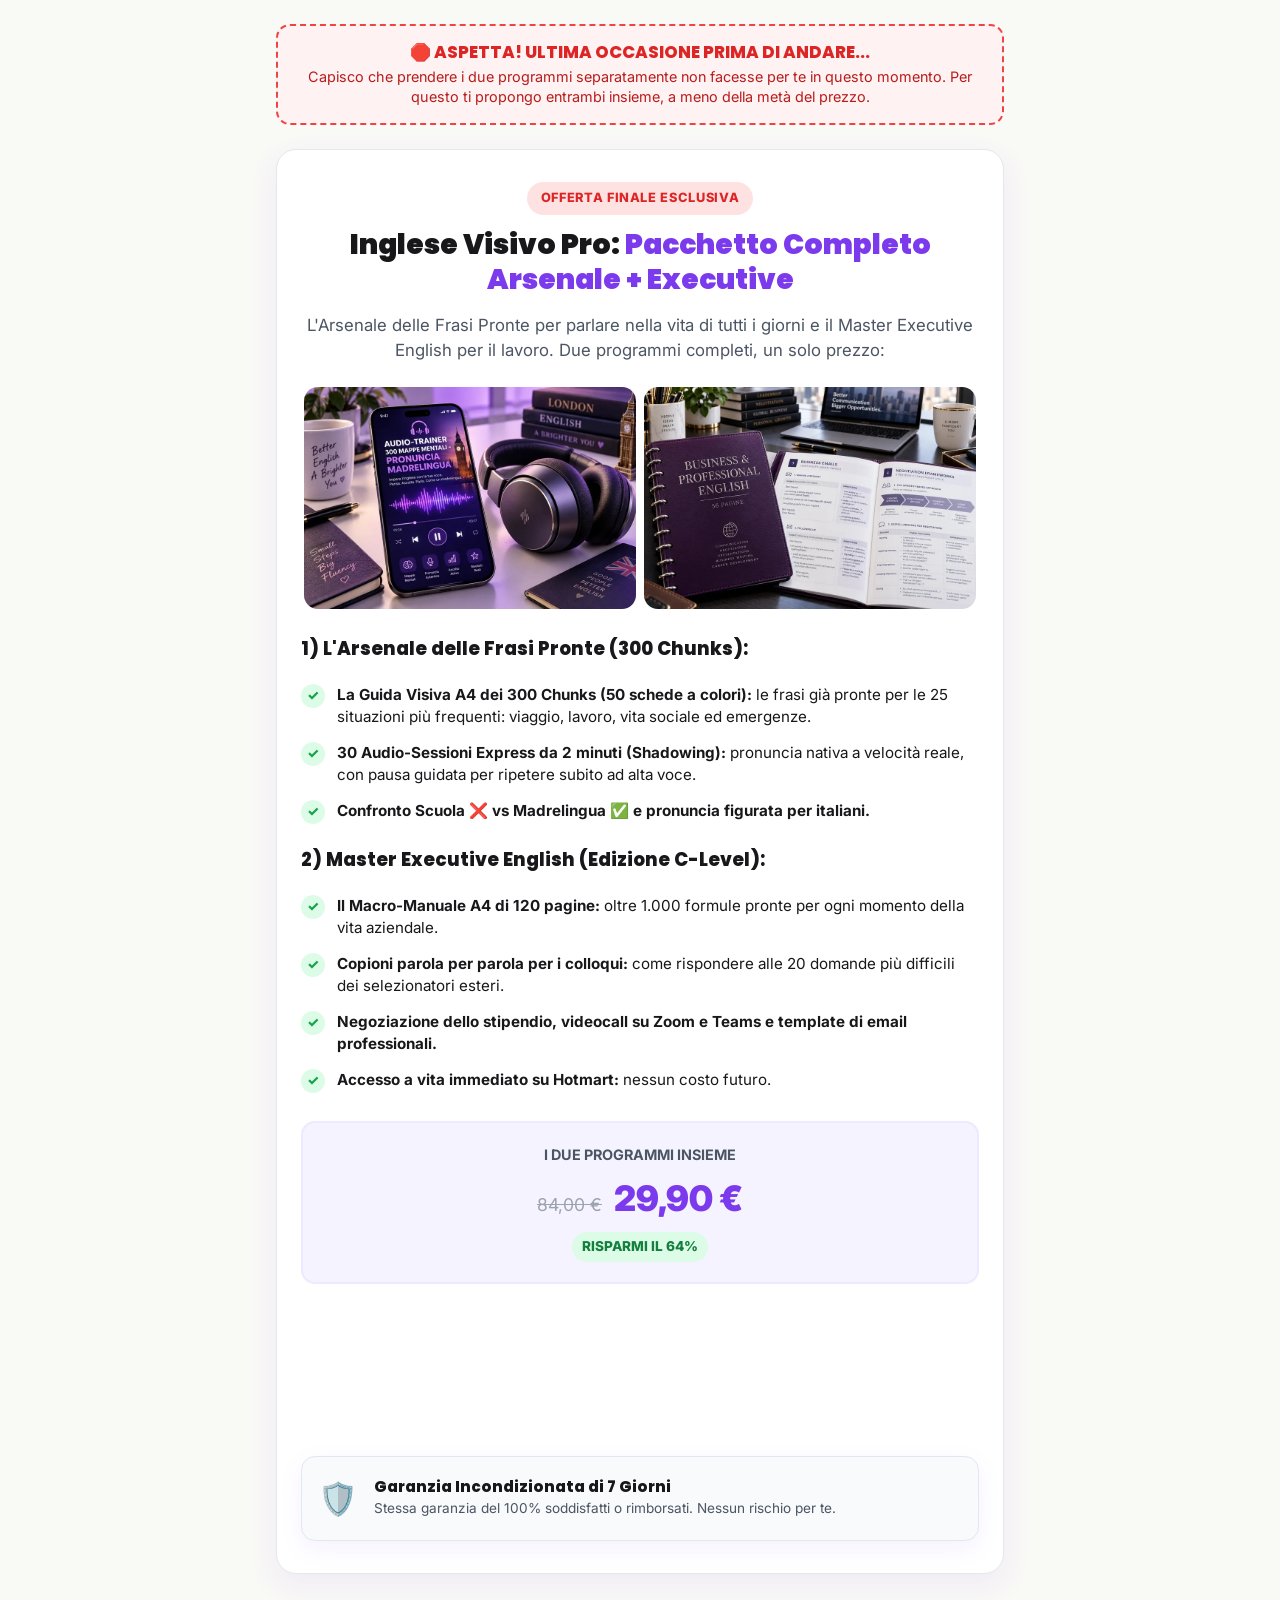
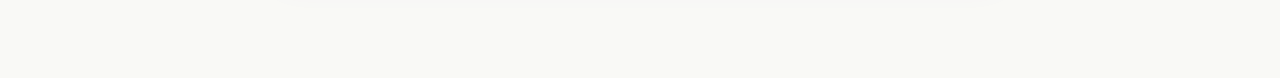
==== commit 3abfc90d: "feat(dw): downsell = Pacchetto Completo Arsenale + Executive a 29,90 € (84 € barrato)" ====
--- a/dw/index.html
+++ b/dw/index.html
@@ -19,7 +19,7 @@
 
   <meta charset="UTF-8">
   <meta name="viewport" content="width=device-width, initial-scale=1.0">
-  <title>Offerta di Salvataggio Esclusiva — Pacchetto Essenziale Chunks | Inglese Visivo PRO</title>
+  <title>Pacchetto Completo Arsenale + Executive | Inglese Visivo PRO</title>
   <meta name="robots" content="noindex, nofollow">
 
   <!-- Preconnect and DNS Prefetch for Max Loading Speed -->
@@ -31,7 +31,7 @@
   <link rel="preconnect" href="https://fonts.gstatic.com" crossorigin>
 
   <!-- Preload Critical Mockup WebP -->
-  <link rel="preload" href="../img/mockup-downsell.webp" as="image" type="image/webp" fetchpriority="high">
+  <link rel="preload" href="../img/mockup-upsell1.webp" as="image" type="image/webp" fetchpriority="high">
 
   <!-- Fonts & Stylesheet -->
   <link href="https://fonts.googleapis.com/css2?family=Poppins:wght@500;600;700;800;900&family=Inter:wght@400;500;600;700&display=swap" rel="stylesheet">
@@ -102,53 +102,70 @@
 <div class="oto-wrapper">
   <!-- BLOQUE 1: BARRA DE ESTADO & CONFIRMACIÓN -->
   <div class="status-bar">
-    <h3>🛑 ATTENDI UN ATTIMO! NON ANDARTENE A MANI VUOTE...</h3>
-    <p>Capisco che l'Arsenale Completo a 37 € non facesse per te in questo momento. Ma non voglio che tu perda l'occasione di sbloccare il parlato.</p>
+    <h3>🛑 ASPETTA! ULTIMA OCCASIONE PRIMA DI ANDARE...</h3>
+    <p>Capisco che prendere i due programmi separatamente non facesse per te in questo momento. Per questo ti propongo entrambi insieme, a meno della metà del prezzo.</p>
   </div>
 
   <div class="oto-card">
     <div style="text-align: center;">
-      <span class="tag-badge">OFFERTA DI SOCCORSO ESCLUSIVA</span>
+      <span class="tag-badge">OFFERTA FINALE ESCLUSIVA</span>
     </div>
 
-    <!-- BLOQUE 2 & 3: L'OPPORTUNITÀ ESSENZIALE -->
-    <h1 class="oto-headline">Pacchetto Essenziale: <span>I 150 Chunks Fondamentali</span></h1>
-    <p class="oto-sub">Abbiamo estratto i 150 blocchi di conversazione più urgenti e 15 sessioni audio di Shadowing rapido per darti il massimo risultato al minor costo possibile:</p>
+    <!-- BLOQUE 2 & 3: PACCHETTO COMPLETO -->
+    <h1 class="oto-headline">Inglese Visivo Pro: <span>Pacchetto Completo Arsenale + Executive</span></h1>
+    <p class="oto-sub">L'Arsenale delle Frasi Pronte per parlare nella vita di tutti i giorni e il Master Executive English per il lavoro. Due programmi completi, un solo prezzo:</p>
 
-    <!-- BLOQUE 4: MOCKUP 3D HERO -->
-    <div class="mockup-container">
-      <img src="../img/mockup-downsell.webp" alt="Pacchetto Essenziale Chunks di Salvataggio" width="700" height="460" loading="eager" fetchpriority="high">
+    <!-- BLOQUE 4: MOCKUPS 3D -->
+    <div class="mockup-container" style="display:flex;gap:8px;justify-content:center;align-items:center;">
+      <img src="../img/mockup-upsell1.webp" alt="L'Arsenale delle Frasi Pronte" width="700" height="460" loading="eager" fetchpriority="high" style="width:49%;">
+      <img src="../img/mockup-upsell2.webp" alt="Master Executive English C-Level" width="700" height="460" loading="eager" style="width:49%;">
     </div>
 
     <!-- BLOQUE 5: DESGLOSE DE CONTENIDO -->
-    <h3 style="font-size: 1.15rem; font-weight: 800; color: var(--text-dark); margin-bottom: 8px;">Cosa include il Pacchetto Essenziale:</h3>
+    <h3 style="font-size: 1.15rem; font-weight: 800; color: var(--text-dark); margin-bottom: 8px;">1) L'Arsenale delle Frasi Pronte (300 Chunks):</h3>
     <ul class="bullets-list">
       <li>
         <span class="bullet-icon">✓</span>
-        <div><strong>I 150 Chunks Più Usati nei Viaggi e nella Vita Quotidiana:</strong> Le combinazioni fisse per ordinare, chiedere informazioni, viaggiare e non bloccarsi mai.</div>
+        <div><strong>La Guida Visiva A4 dei 300 Chunks (50 schede a colori):</strong> le frasi già pronte per le 25 situazioni più frequenti: viaggio, lavoro, vita sociale ed emergenze.</div>
       </li>
       <li>
         <span class="bullet-icon">✓</span>
-        <div><strong>15 Audio-Sessioni Express (Shadowing Rapido):</strong> Ripetizione guidata con accento nativo pulito da ascoltare in pochi minuti.</div>
+        <div><strong>30 Audio-Sessioni Express da 2 minuti (Shadowing):</strong> pronuncia nativa a velocità reale, con pausa guidata per ripetere subito ad alta voce.</div>
       </li>
       <li>
         <span class="bullet-icon">✓</span>
-        <div><strong>Schede A4 Stampabili ad Alta Risoluzione:</strong> Pronuncia fonetica figurata inclusa.</div>
+        <div><strong>Confronto Scuola ❌ vs Madrelingua ✅ e pronuncia figurata per italiani.</strong></div>
+      </li>
+    </ul>
+
+    <h3 style="font-size: 1.15rem; font-weight: 800; color: var(--text-dark); margin-bottom: 8px;">2) Master Executive English (Edizione C-Level):</h3>
+    <ul class="bullets-list">
+      <li>
+        <span class="bullet-icon">✓</span>
+        <div><strong>Il Macro-Manuale A4 di 120 pagine:</strong> oltre 1.000 formule pronte per ogni momento della vita aziendale.</div>
       </li>
       <li>
         <span class="bullet-icon">✓</span>
-        <div><strong>Accesso a Vita Immediato in Hotmart:</strong> Nessun costo futuro.</div>
+        <div><strong>Copioni parola per parola per i colloqui:</strong> come rispondere alle 20 domande più difficili dei selezionatori esteri.</div>
+      </li>
+      <li>
+        <span class="bullet-icon">✓</span>
+        <div><strong>Negoziazione dello stipendio, videocall su Zoom e Teams e template di email professionali.</strong></div>
+      </li>
+      <li>
+        <span class="bullet-icon">✓</span>
+        <div><strong>Accesso a vita immediato su Hotmart:</strong> nessun costo futuro.</div>
       </li>
     </ul>
 
-    <!-- BLOQUE 6: LA OCASIÓN ÚNICA Y ANCLA DE PRECIO -->
+    <!-- BLOQUE 6: ANCLA DE PRECIO -->
     <div class="pricing-box">
-      <div style="font-size: 0.9rem; font-weight: 700; color: var(--text-muted); text-transform: uppercase; margin-bottom: 4px;">PREZZO SPECIALE DI SALVATAGGIO</div>
+      <div style="font-size: 0.9rem; font-weight: 700; color: var(--text-muted); text-transform: uppercase; margin-bottom: 4px;">I DUE PROGRAMMI INSIEME</div>
       <div>
-        <span class="price-old">77,00 €</span>
-        <span class="price-new">17,00 €</span>
+        <span class="price-old">84,00 €</span>
+        <span class="price-new">29,90 €</span>
       </div>
-      <div class="price-badge">SCONTO ECCEZIONALE DEL 78%</div>
+      <div class="price-badge">RISPARMI IL 64%</div>
     </div>
 
     <!-- BLOQUE 7: BOTONES 1-CLIC (HOTMART SALES FUNNEL WIDGET) -->
